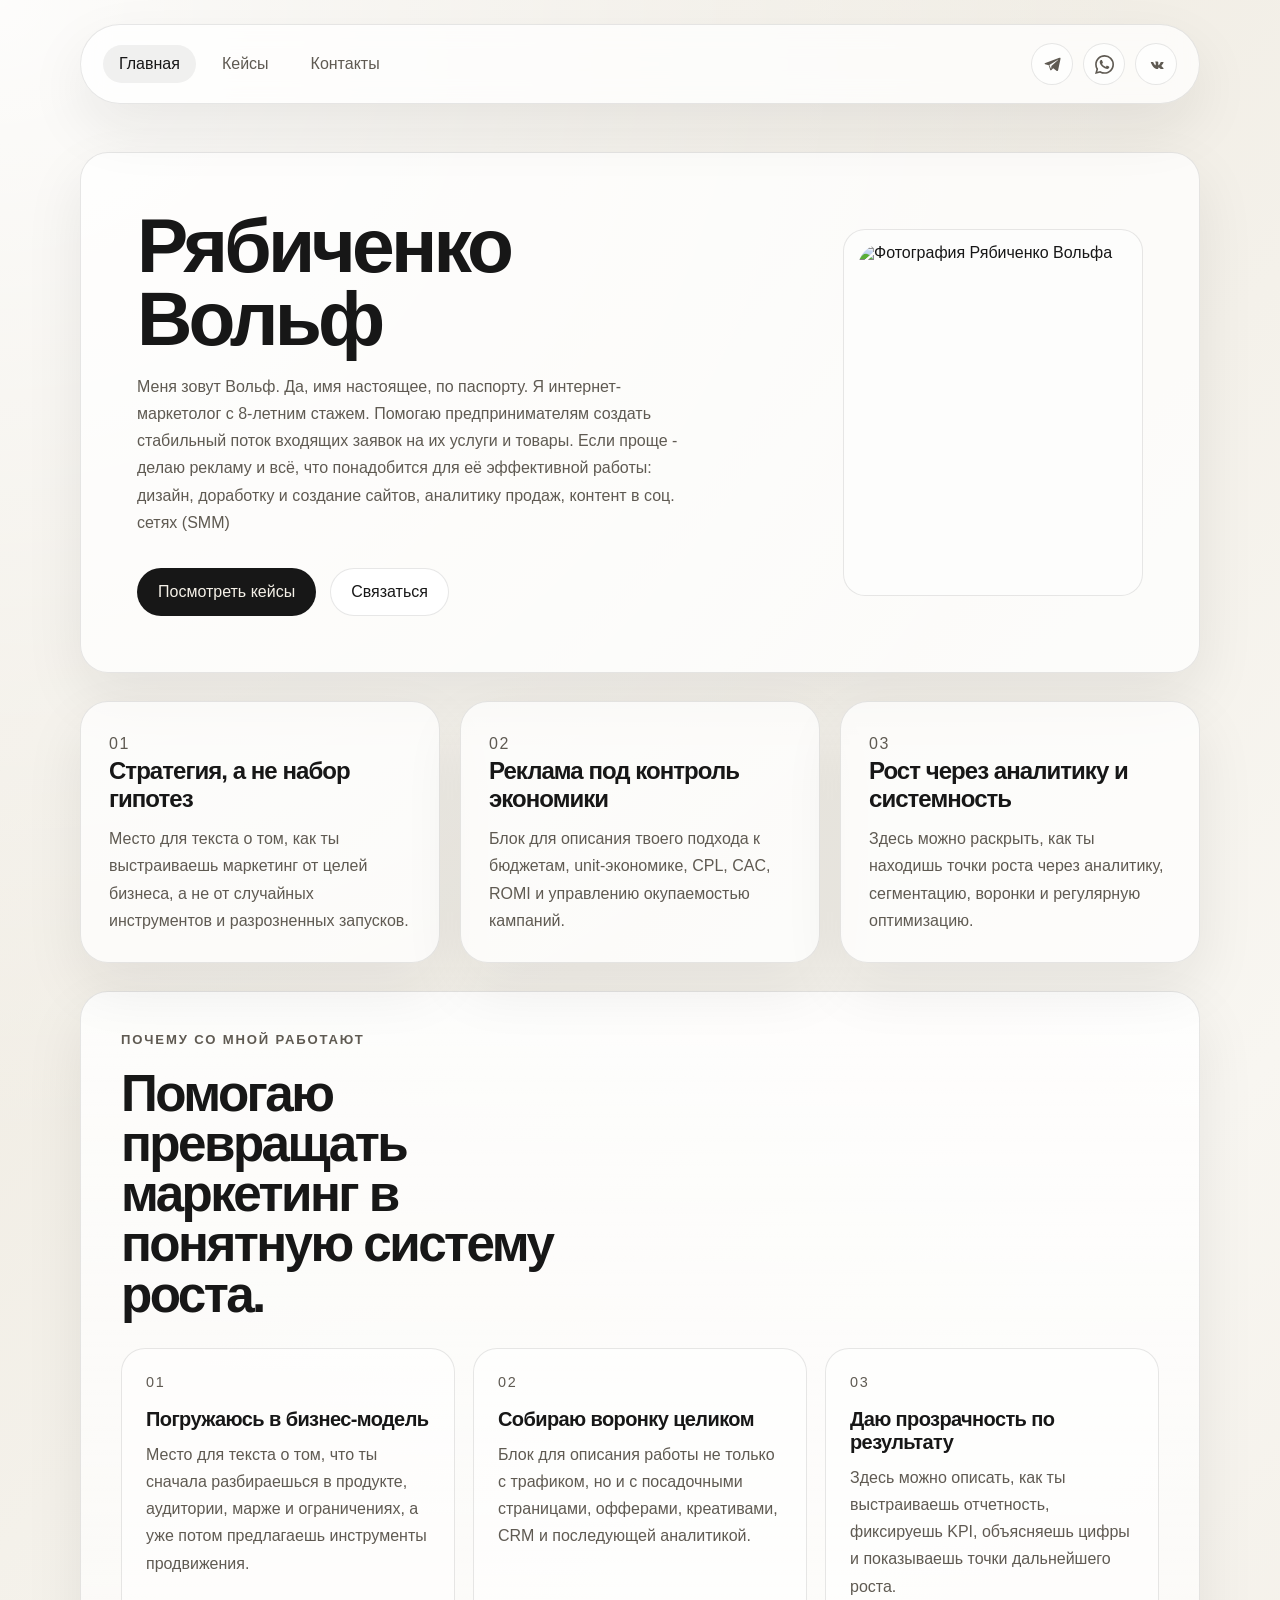
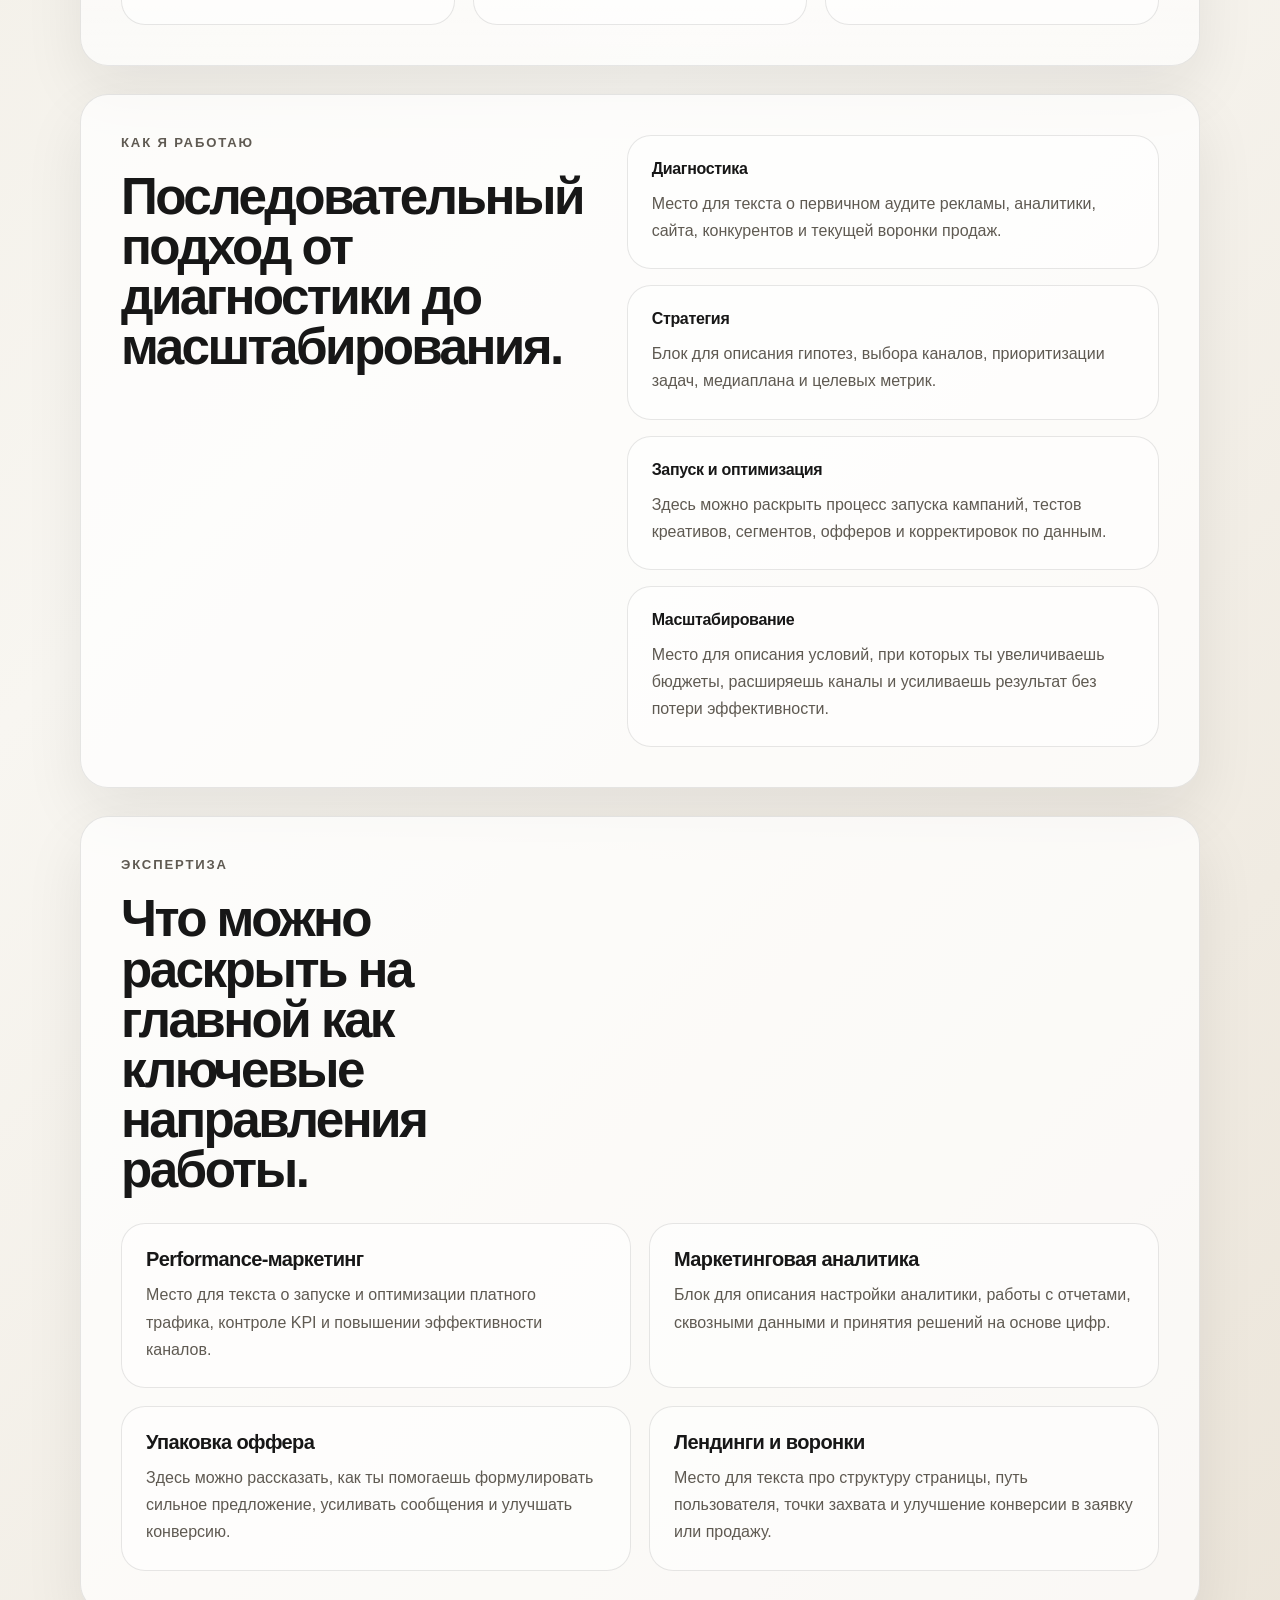
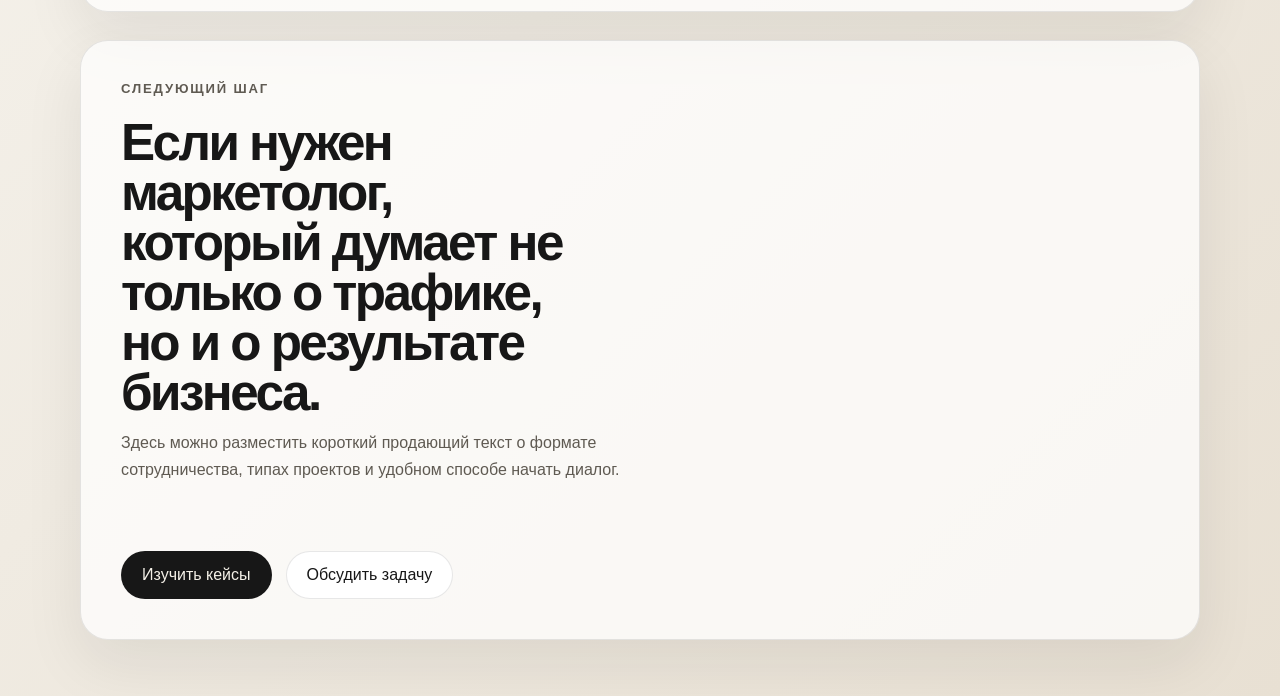
==== index.html @ 0ad1f4a1 "portfolio 12/03/26" ====
<!DOCTYPE html>
<html lang="ru">
<head>
  <meta charset="UTF-8">
  <meta name="viewport" content="width=device-width, initial-scale=1.0">
  <title>Портфолио | Главная</title>
  <link rel="stylesheet" href="styles.css">
</head>
<body>
  <div class="page-shell">
    <header class="site-header">
      <nav class="site-nav" aria-label="Основная навигация">
        <a class="is-active" href="index.html">Главная</a>
        <a href="cases.html">Кейсы</a>
        <a href="contacts.html">Контакты</a>
      </nav>
      <div class="social-nav" aria-label="Ссылки на мессенджеры и соцсети">
        <a class="social-link" href="https://t.me/Volfgang_pro" target="_blank" rel="noopener noreferrer" aria-label="Telegram">
          <svg viewBox="0 0 24 24" aria-hidden="true">
            <path d="M20.67 3.33 2.96 10.16c-1.21.49-1.2 1.17-.22 1.47l4.54 1.42 1.75 5.46c.21.58.11.81.71.81.46 0 .66-.21.92-.46l2.2-2.14 4.57 3.37c.84.46 1.44.22 1.65-.78l3.01-14.2c.31-1.23-.47-1.79-1.42-1.36Zm-12.67 9.4 10.37-6.55c.52-.31 1-.14.61.21l-8.39 7.58-.33 3.63-2.26-4.87Z"/>
          </svg>
        </a>
        <a class="social-link" href="https://wa.me/message/RYBXEU4D4BYJB1" target="_blank" rel="noopener noreferrer" aria-label="WhatsApp">
          <svg viewBox="0 0 24 24" aria-hidden="true">
            <path d="M20.52 3.48A11.86 11.86 0 0 0 12.07 0C5.5 0 .15 5.35.15 11.92c0 2.1.55 4.16 1.59 5.97L0 24l6.27-1.65a11.88 11.88 0 0 0 5.8 1.48h.01c6.57 0 11.92-5.35 11.92-11.92 0-3.18-1.24-6.16-3.48-8.43ZM12.08 21.8h-.01a9.84 9.84 0 0 1-5.02-1.38l-.36-.21-3.72.98 1-3.63-.24-.37a9.83 9.83 0 0 1-1.51-5.27c0-5.43 4.42-9.85 9.86-9.85 2.63 0 5.1 1.03 6.96 2.89a9.79 9.79 0 0 1 2.89 6.97c0 5.43-4.42 9.85-9.85 9.85Zm5.4-7.38c-.3-.15-1.77-.87-2.04-.97-.27-.1-.47-.15-.67.15s-.77.96-.95 1.16c-.17.2-.35.22-.65.08-.3-.15-1.27-.47-2.42-1.5-.9-.8-1.5-1.8-1.67-2.1-.18-.3-.02-.46.13-.61.13-.13.3-.35.45-.52.15-.18.2-.3.3-.5.1-.2.05-.37-.02-.52-.08-.15-.67-1.62-.92-2.22-.24-.58-.49-.5-.67-.51h-.57c-.2 0-.52.08-.8.37-.27.3-1.04 1.02-1.04 2.5 0 1.47 1.07 2.9 1.22 3.1.15.2 2.1 3.2 5.1 4.49.71.31 1.27.5 1.7.64.71.23 1.35.2 1.86.12.57-.09 1.77-.72 2.02-1.41.25-.7.25-1.3.17-1.42-.07-.13-.27-.2-.57-.35Z"/>
          </svg>
        </a>
        <a class="social-link social-link-vk" href="https://vk.ru/volfgang_pro" target="_blank" rel="noopener noreferrer" aria-label="VK">
          <svg viewBox="0 0 24 24" aria-hidden="true">
            <path d="M12.79 17.56h1.03s.31-.03.47-.17c.15-.13.14-.37.14-.37s-.02-1.13.5-1.29c.52-.17 1.19 1.09 1.89 1.57.53.36.93.28.93.28l1.86-.03s.97-.06.51-.82c-.04-.06-.27-.58-1.4-1.63-1.18-1.09-1.02-.92.4-2.81.87-1.15 1.22-1.85 1.11-2.15-.1-.29-.7-.21-.7-.21l-2.09.01s-.15-.02-.26.04c-.11.06-.18.2-.18.2s-.33.87-.77 1.61c-.93 1.56-1.3 1.64-1.46 1.54-.37-.24-.27-.96-.27-1.47 0-1.59.24-2.25-.47-2.42-.24-.06-.42-.1-1.03-.11-.78-.01-1.44 0-1.81.18-.24.12-.43.38-.32.4.14.02.47.09.64.33.22.31.21 1 .21 1s.12 1.87-.28 2.1c-.27.16-.65-.16-1.46-1.57-.42-.73-.74-1.54-.74-1.54s-.06-.13-.17-.2a.94.94 0 0 0-.32-.11l-1.98.01s-.3.01-.41.14c-.1.12-.01.38-.01.38s1.55 3.63 3.31 5.46c1.62 1.68 3.46 1.57 3.46 1.57Z"/>
          </svg>
        </a>
      </div>
    </header>

    <main>
      <section class="hero">
        <div class="hero-layout">
          <div class="hero-copy">
            <h1>Рябиченко Вольф</h1>
            <p class="hero-text">
              Меня зовут Вольф. Да, имя настоящее, по паспорту. Я интернет-маркетолог с 8-летним стажем. Помогаю предпринимателям создать стабильный поток входящих заявок на их услуги и товары. Если проще - делаю рекламу и всё, что понадобится для её эффективной работы: дизайн, доработку и создание сайтов, аналитику продаж, контент в соц. сетях (SMM)
            </p>
            <div class="hero-actions">
              <a class="button button-primary" href="cases.html">Посмотреть кейсы</a>
              <a class="button" href="contacts.html">Связаться</a>
            </div>
          </div>

          <figure class="hero-photo-card">
            <img
              class="hero-photo"
              src="https://img4.teletype.in/files/3d/ac/3dacd7f2-7529-4fa8-a8dd-8e3a0d00f459.jpeg"
              alt="Фотография Рябиченко Вольфа"
            >
          </figure>
        </div>
      </section>

      <section class="section-grid">
        <article class="card">
          <p class="card-index">01</p>
          <h2>Стратегия, а не набор гипотез</h2>
          <p>Место для текста о том, как ты выстраиваешь маркетинг от целей бизнеса, а не от случайных инструментов и разрозненных запусков.</p>
        </article>
        <article class="card">
          <p class="card-index">02</p>
          <h2>Реклама под контроль экономики</h2>
          <p>Блок для описания твоего подхода к бюджетам, unit-экономике, CPL, CAC, ROMI и управлению окупаемостью кампаний.</p>
        </article>
        <article class="card">
          <p class="card-index">03</p>
          <h2>Рост через аналитику и системность</h2>
          <p>Здесь можно раскрыть, как ты находишь точки роста через аналитику, сегментацию, воронки и регулярную оптимизацию.</p>
        </article>
      </section>

      <section class="content-section content-section-accent">
        <div class="section-heading">
          <p class="eyebrow">Почему со мной работают</p>
          <h2>Помогаю превращать маркетинг в понятную систему роста.</h2>
        </div>
        <div class="highlight-grid">
          <article class="highlight-card">
            <span class="highlight-number">01</span>
            <h3>Погружаюсь в бизнес-модель</h3>
            <p>Место для текста о том, что ты сначала разбираешься в продукте, аудитории, марже и ограничениях, а уже потом предлагаешь инструменты продвижения.</p>
          </article>
          <article class="highlight-card">
            <span class="highlight-number">02</span>
            <h3>Собираю воронку целиком</h3>
            <p>Блок для описания работы не только с трафиком, но и с посадочными страницами, офферами, креативами, CRM и последующей аналитикой.</p>
          </article>
          <article class="highlight-card">
            <span class="highlight-number">03</span>
            <h3>Даю прозрачность по результату</h3>
            <p>Здесь можно описать, как ты выстраиваешь отчетность, фиксируешь KPI, объясняешь цифры и показываешь точки дальнейшего роста.</p>
          </article>
        </div>
      </section>

      <section class="content-section split-section">
        <div class="section-heading">
          <p class="eyebrow">Как я работаю</p>
          <h2>Последовательный подход от диагностики до масштабирования.</h2>
        </div>
        <div class="process-list">
          <article class="process-item">
            <span>Диагностика</span>
            <p>Место для текста о первичном аудите рекламы, аналитики, сайта, конкурентов и текущей воронки продаж.</p>
          </article>
          <article class="process-item">
            <span>Стратегия</span>
            <p>Блок для описания гипотез, выбора каналов, приоритизации задач, медиаплана и целевых метрик.</p>
          </article>
          <article class="process-item">
            <span>Запуск и оптимизация</span>
            <p>Здесь можно раскрыть процесс запуска кампаний, тестов креативов, сегментов, офферов и корректировок по данным.</p>
          </article>
          <article class="process-item">
            <span>Масштабирование</span>
            <p>Место для описания условий, при которых ты увеличиваешь бюджеты, расширяешь каналы и усиливаешь результат без потери эффективности.</p>
          </article>
        </div>
      </section>

      <section class="content-section">
        <div class="section-heading">
          <p class="eyebrow">Экспертиза</p>
          <h2>Что можно раскрыть на главной как ключевые направления работы.</h2>
        </div>
        <div class="expertise-grid">
          <article class="expertise-card">
            <h3>Performance-маркетинг</h3>
            <p>Место для текста о запуске и оптимизации платного трафика, контроле KPI и повышении эффективности каналов.</p>
          </article>
          <article class="expertise-card">
            <h3>Маркетинговая аналитика</h3>
            <p>Блок для описания настройки аналитики, работы с отчетами, сквозными данными и принятия решений на основе цифр.</p>
          </article>
          <article class="expertise-card">
            <h3>Упаковка оффера</h3>
            <p>Здесь можно рассказать, как ты помогаешь формулировать сильное предложение, усиливать сообщения и улучшать конверсию.</p>
          </article>
          <article class="expertise-card">
            <h3>Лендинги и воронки</h3>
            <p>Место для текста про структуру страницы, путь пользователя, точки захвата и улучшение конверсии в заявку или продажу.</p>
          </article>
        </div>
      </section>

      <section class="content-section final-cta">
        <div class="section-heading">
          <p class="eyebrow">Следующий шаг</p>
          <h2>Если нужен маркетолог, который думает не только о трафике, но и о результате бизнеса.</h2>
          <p class="section-text">Здесь можно разместить короткий продающий текст о формате сотрудничества, типах проектов и удобном способе начать диалог.</p>
        </div>
        <div class="hero-actions">
          <a class="button button-primary" href="cases.html">Изучить кейсы</a>
          <a class="button" href="contacts.html">Обсудить задачу</a>
        </div>
      </section>
    </main>
  </div>
</body>
</html>
---- styles.css ----
:root {
  --bg: #f4f1ea;
  --surface: rgba(255, 255, 255, 0.72);
  --surface-strong: #ffffff;
  --text: #171717;
  --muted: #5f5a52;
  --line: rgba(23, 23, 23, 0.1);
  --accent: #171717;
  --shadow: 0 24px 60px rgba(23, 23, 23, 0.08);
  --radius: 28px;
}

* {
  box-sizing: border-box;
}

html {
  scroll-behavior: smooth;
}

body {
  margin: 0;
  min-height: 100vh;
  font-family: "Avenir Next", "Segoe UI", sans-serif;
  color: var(--text);
  background:
    radial-gradient(circle at top left, rgba(255, 255, 255, 0.9), transparent 28%),
    linear-gradient(135deg, #ece7dc 0%, #f8f6f1 45%, #e8e0d3 100%);
}

a {
  color: inherit;
  text-decoration: none;
}

.page-shell {
  width: min(1120px, calc(100% - 32px));
  margin: 0 auto;
  padding: 24px 0 56px;
}

.site-header {
  display: flex;
  align-items: center;
  justify-content: space-between;
  gap: 24px;
  padding: 18px 22px;
  margin-bottom: 48px;
  background: var(--surface);
  border: 1px solid var(--line);
  border-radius: 999px;
  backdrop-filter: blur(14px);
  box-shadow: var(--shadow);
}

.brand {
  font-size: 1.1rem;
  font-weight: 800;
  letter-spacing: 0.08em;
  text-transform: uppercase;
}

.site-nav {
  display: flex;
  flex-wrap: wrap;
  gap: 10px;
}

.site-nav a {
  padding: 10px 16px;
  color: var(--muted);
  border-radius: 999px;
  transition: background-color 0.2s ease, color 0.2s ease;
}

.site-nav a:hover,
.site-nav a.is-active {
  color: var(--accent);
  background: rgba(23, 23, 23, 0.06);
}

.social-nav {
  display: flex;
  align-items: center;
  gap: 10px;
}

.social-link {
  display: inline-flex;
  align-items: center;
  justify-content: center;
  width: 42px;
  height: 42px;
  color: var(--muted);
  background: rgba(255, 255, 255, 0.68);
  border: 1px solid var(--line);
  border-radius: 999px;
  transition: transform 0.2s ease, background-color 0.2s ease, color 0.2s ease;
}

.social-link:hover {
  color: var(--accent);
  background: rgba(23, 23, 23, 0.06);
  transform: translateY(-1px);
}

.social-link svg {
  width: 19px;
  height: 19px;
  fill: currentColor;
}

.social-link-vk svg {
  width: 22px;
  height: 22px;
}

.hero,
.page-intro {
  padding: 56px;
  margin-bottom: 28px;
  background: var(--surface);
  border: 1px solid var(--line);
  border-radius: var(--radius);
  box-shadow: var(--shadow);
}

.hero-layout {
  display: grid;
  grid-template-columns: minmax(0, 1.5fr) 300px;
  gap: 32px;
  align-items: center;
}

.hero-copy {
  min-width: 0;
}

.hero-photo-card {
  margin: 0;
  padding: 14px;
  background: rgba(255, 255, 255, 0.48);
  border: 1px solid var(--line);
  border-radius: calc(var(--radius) - 6px);
}

.hero-photo {
  display: block;
  width: 100%;
  aspect-ratio: 4 / 5;
  object-fit: cover;
  border-radius: 24px;
}

.eyebrow {
  margin: 0 0 12px;
  color: var(--muted);
  font-size: 0.82rem;
  font-weight: 700;
  letter-spacing: 0.14em;
  text-transform: uppercase;
}

h1,
h2,
h3,
h4,
p {
  margin-top: 0;
}

h1 {
  max-width: 12ch;
  margin-bottom: 18px;
  font-size: clamp(2.5rem, 6vw, 5.4rem);
  line-height: 0.95;
  letter-spacing: -0.05em;
}

.hero-text,
.page-intro p:last-child,
.card p,
.case-card p,
.contact-card p {
  max-width: 62ch;
  margin-bottom: 0;
  color: var(--muted);
  font-size: 1rem;
  line-height: 1.7;
}

.hero-actions {
  display: flex;
  flex-wrap: wrap;
  gap: 14px;
  margin-top: 32px;
}

.button {
  display: inline-flex;
  align-items: center;
  justify-content: center;
  min-height: 48px;
  padding: 0 20px;
  border: 1px solid var(--line);
  border-radius: 999px;
  background: var(--surface-strong);
}

.button-primary {
  color: #f5f1e8;
  background: var(--accent);
}

.section-grid,
.contacts-layout {
  display: grid;
  grid-template-columns: repeat(3, minmax(0, 1fr));
  gap: 20px;
}

.card,
.contact-card,
.case-card {
  padding: 28px;
  background: var(--surface);
  border: 1px solid var(--line);
  border-radius: var(--radius);
  box-shadow: var(--shadow);
}

.card-index {
  margin-bottom: 24px;
  color: var(--muted);
  font-size: 0.9rem;
  letter-spacing: 0.1em;
}

.card h2,
.case-card h2,
.contact-card h2 {
  margin-bottom: 12px;
  font-size: 1.5rem;
  letter-spacing: -0.04em;
}

.content-section {
  padding: 40px;
  margin-top: 28px;
  background: var(--surface);
  border: 1px solid var(--line);
  border-radius: var(--radius);
  box-shadow: var(--shadow);
}

.content-section-accent {
  background: linear-gradient(180deg, rgba(255, 255, 255, 0.84), rgba(255, 255, 255, 0.62));
}

.section-heading {
  display: grid;
  gap: 10px;
  margin-bottom: 28px;
}

.section-heading h2 {
  max-width: 16ch;
  margin-bottom: 0;
  font-size: clamp(2rem, 4vw, 3.2rem);
  line-height: 0.98;
  letter-spacing: -0.05em;
}

.section-text {
  max-width: 62ch;
  margin-bottom: 0;
  color: var(--muted);
  line-height: 1.7;
}

.highlight-grid,
.expertise-grid {
  display: grid;
  grid-template-columns: repeat(3, minmax(0, 1fr));
  gap: 18px;
}

.highlight-card,
.expertise-card,
.process-item {
  padding: 24px;
  background: rgba(255, 255, 255, 0.5);
  border: 1px solid var(--line);
  border-radius: 24px;
}

.highlight-number {
  display: inline-flex;
  margin-bottom: 18px;
  color: var(--muted);
  font-size: 0.9rem;
  letter-spacing: 0.12em;
}

.highlight-card h3,
.expertise-card h3 {
  margin-bottom: 10px;
  font-size: 1.25rem;
  letter-spacing: -0.03em;
}

.highlight-card p,
.expertise-card p,
.process-item p {
  margin-bottom: 0;
  color: var(--muted);
  line-height: 1.7;
}

.split-section {
  display: grid;
  grid-template-columns: minmax(0, 0.95fr) minmax(0, 1.05fr);
  gap: 24px;
  align-items: start;
}

.process-list {
  display: grid;
  gap: 16px;
}

.process-item span {
  display: inline-block;
  margin-bottom: 12px;
  font-weight: 700;
  letter-spacing: -0.02em;
}

.expertise-grid {
  grid-template-columns: repeat(2, minmax(0, 1fr));
}

.final-cta {
  display: grid;
  gap: 8px;
}

.cases-list {
  display: grid;
  gap: 20px;
}

.case-card {
  padding: 34px;
}

.cases-overview {
  display: grid;
  grid-template-columns: repeat(3, minmax(0, 1fr));
  gap: 20px;
  margin-bottom: 20px;
}

.overview-card {
  padding: 24px 26px;
  background: rgba(255, 255, 255, 0.56);
  border: 1px solid var(--line);
  border-radius: 24px;
  box-shadow: var(--shadow);
}

.overview-card p {
  margin-bottom: 0;
  color: var(--muted);
  line-height: 1.6;
}

.overview-number {
  display: block;
  margin-bottom: 12px;
  font-size: 1.4rem;
  font-weight: 800;
  letter-spacing: -0.04em;
}

.case-card-detailed {
  display: grid;
  gap: 24px;
}

.case-media-grid {
  display: grid;
  gap: 16px;
  align-items: start;
}

.case-media-grid-double {
  grid-template-columns: repeat(2, minmax(0, 1fr));
}

.case-media-card {
  margin: 0;
  overflow: hidden;
  background: rgba(255, 255, 255, 0.58);
  border: 1px solid var(--line);
  border-radius: 24px;
  box-shadow: var(--shadow);
  justify-self: start;
}

.case-media-trigger {
  display: block;
  width: 100%;
  padding: 0;
  border: 0;
  background: transparent;
  cursor: zoom-in;
}

.case-media-card-wide {
  max-width: 760px;
}

.case-media-image {
  display: block;
  width: 100%;
  height: 280px;
  object-fit: cover;
  object-position: center;
}

.case-media-grid-double .case-media-image {
  height: 240px;
}

.lightbox-open {
  overflow: hidden;
}

.lightbox {
  position: fixed;
  inset: 0;
  z-index: 1000;
  display: grid;
  place-items: center;
  padding: 24px;
  background: rgba(23, 23, 23, 0.72);
  backdrop-filter: blur(6px);
}

.lightbox[hidden] {
  display: none;
}

.lightbox-dialog {
  position: relative;
  max-width: min(92vw, 1080px);
  max-height: 88vh;
  padding: 10px;
  background: rgba(255, 255, 255, 0.12);
  border: 1px solid rgba(255, 255, 255, 0.18);
  border-radius: 28px;
  box-shadow: 0 30px 80px rgba(0, 0, 0, 0.28);
}

.lightbox-close {
  position: absolute;
  top: 12px;
  right: 12px;
  width: 40px;
  height: 40px;
  border: 0;
  border-radius: 999px;
  background: rgba(23, 23, 23, 0.72);
  color: #ffffff;
  font-size: 1.5rem;
  line-height: 1;
  cursor: pointer;
}

.lightbox-image {
  display: block;
  max-width: 100%;
  max-height: calc(88vh - 20px);
  border-radius: 20px;
}

.case-lead {
  max-width: 70ch;
  margin-bottom: 0;
  color: var(--text);
  font-size: 1.08rem;
  line-height: 1.7;
}

.case-stats {
  display: grid;
  grid-template-columns: repeat(4, minmax(0, 1fr));
  gap: 14px;
}

.case-stat {
  padding: 18px;
  background: rgba(255, 255, 255, 0.54);
  border: 1px solid var(--line);
  border-radius: 20px;
}

.case-stat strong {
  display: block;
  margin-bottom: 8px;
  font-size: 1.4rem;
  letter-spacing: -0.04em;
}

.case-stat span {
  color: var(--muted);
  line-height: 1.5;
}

.case-detail-grid {
  display: grid;
  grid-template-columns: repeat(3, minmax(0, 1fr));
  gap: 16px;
}

.case-detail {
  padding: 22px;
  background: rgba(255, 255, 255, 0.42);
  border: 1px solid var(--line);
  border-radius: 22px;
}

.case-detail h3 {
  margin-bottom: 12px;
  font-size: 1.05rem;
  letter-spacing: -0.03em;
}

.case-detail p {
  margin-bottom: 0;
  color: var(--muted);
  line-height: 1.7;
}

.case-points {
  margin: 0;
  padding-left: 18px;
  color: var(--muted);
}

.case-points li + li {
  margin-top: 10px;
}

.inline-link {
  text-decoration: underline;
  text-underline-offset: 0.18em;
}

.case-meta {
  display: flex;
  justify-content: space-between;
  gap: 16px;
  margin-bottom: 48px;
  color: var(--muted);
  font-size: 0.92rem;
}

.contact-card a {
  color: var(--muted);
}

.contact-card a:hover {
  color: var(--accent);
}

@media (max-width: 800px) {
  .site-header {
    flex-direction: column;
    align-items: flex-start;
    border-radius: 28px;
  }

  .social-nav {
    width: 100%;
  }

  .hero,
  .page-intro,
  .content-section {
    padding: 36px 24px;
  }

  .hero-layout {
    grid-template-columns: 1fr;
  }

  .hero-photo-card {
    max-width: 320px;
  }

  .split-section,
  .highlight-grid,
  .expertise-grid,
  .cases-overview,
  .case-detail-grid,
  .case-stats,
  .case-media-grid-double {
    grid-template-columns: 1fr;
  }

  .case-media-card,
  .case-media-card-wide {
    max-width: 100%;
  }

  .case-media-image,
  .case-media-grid-double .case-media-image {
    height: 220px;
  }

  .section-grid,
  .contacts-layout {
    grid-template-columns: 1fr;
  }
}

@media (max-width: 540px) {
  .page-shell {
    width: min(100% - 20px, 1120px);
  }

  .site-nav {
    width: 100%;
  }

  .site-nav a {
    flex: 1 1 auto;
    text-align: center;
  }

  .case-meta {
    flex-direction: column;
    margin-bottom: 24px;
  }
}
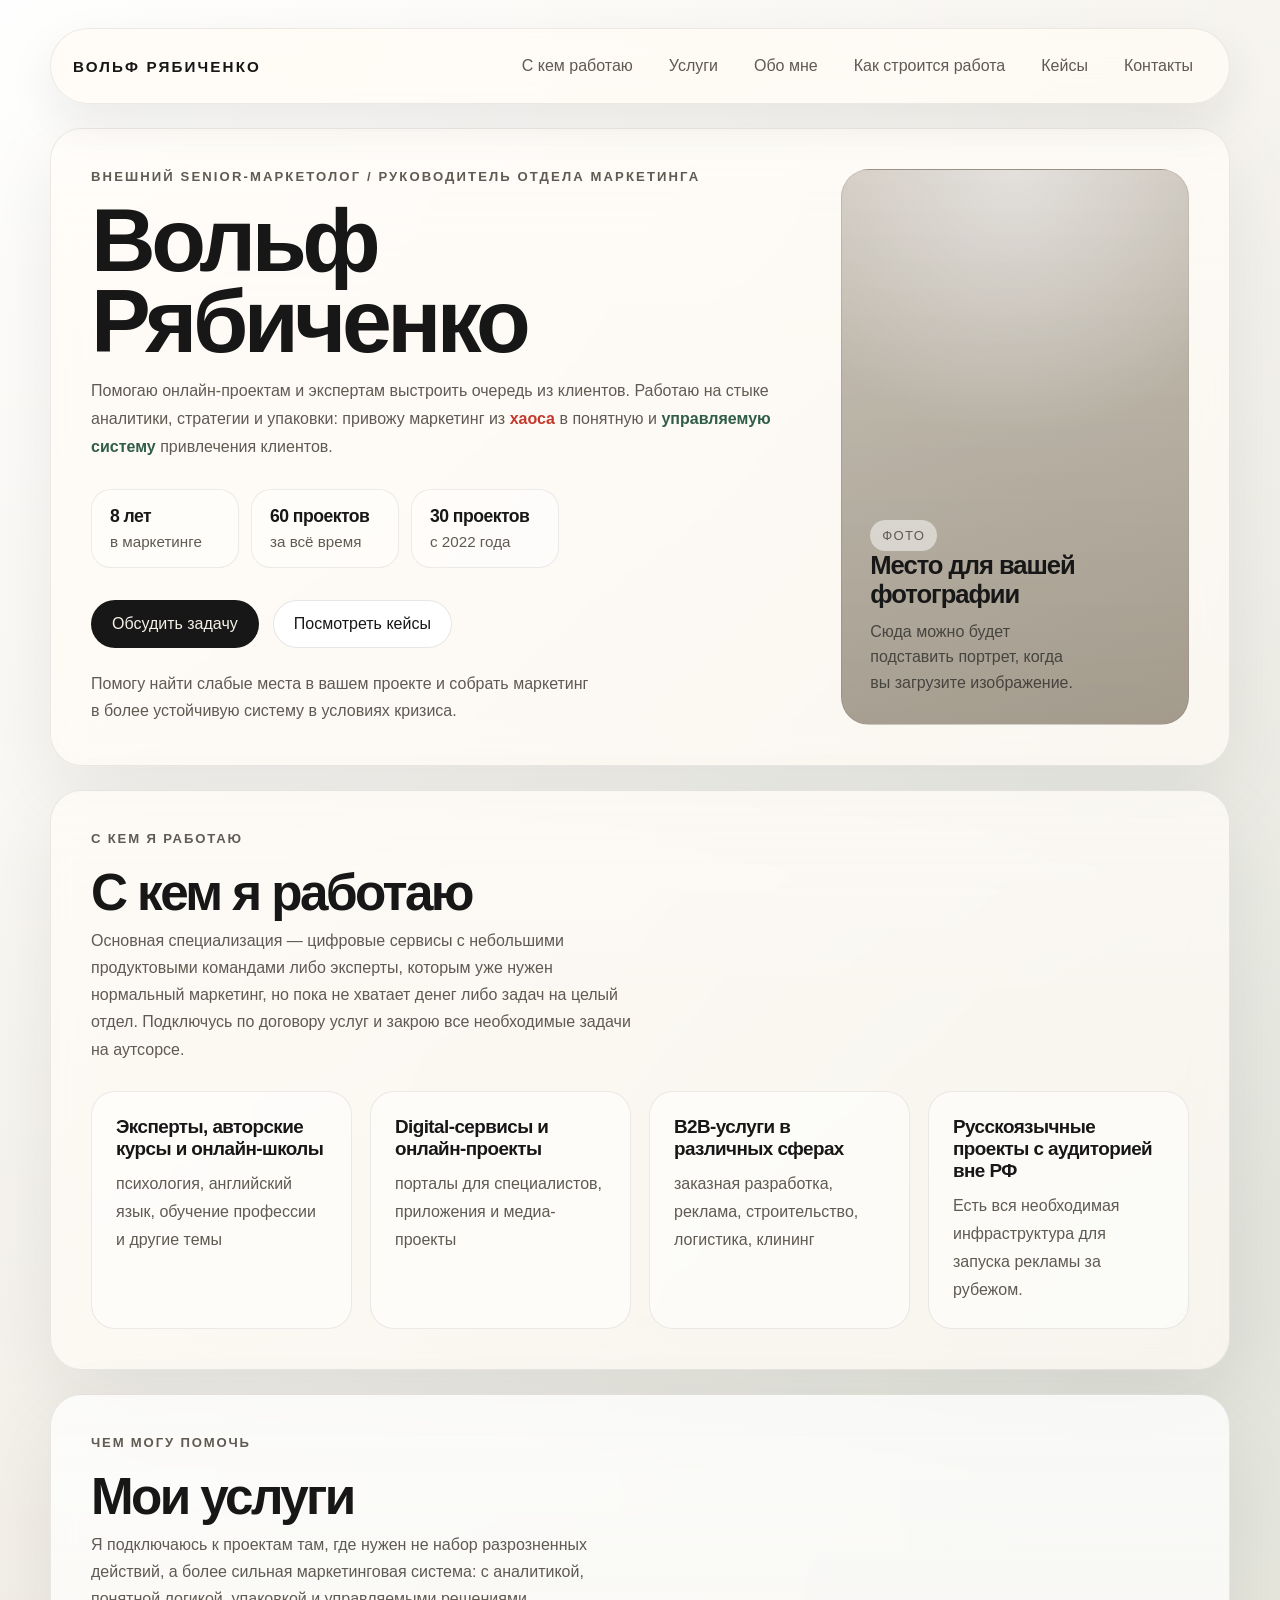
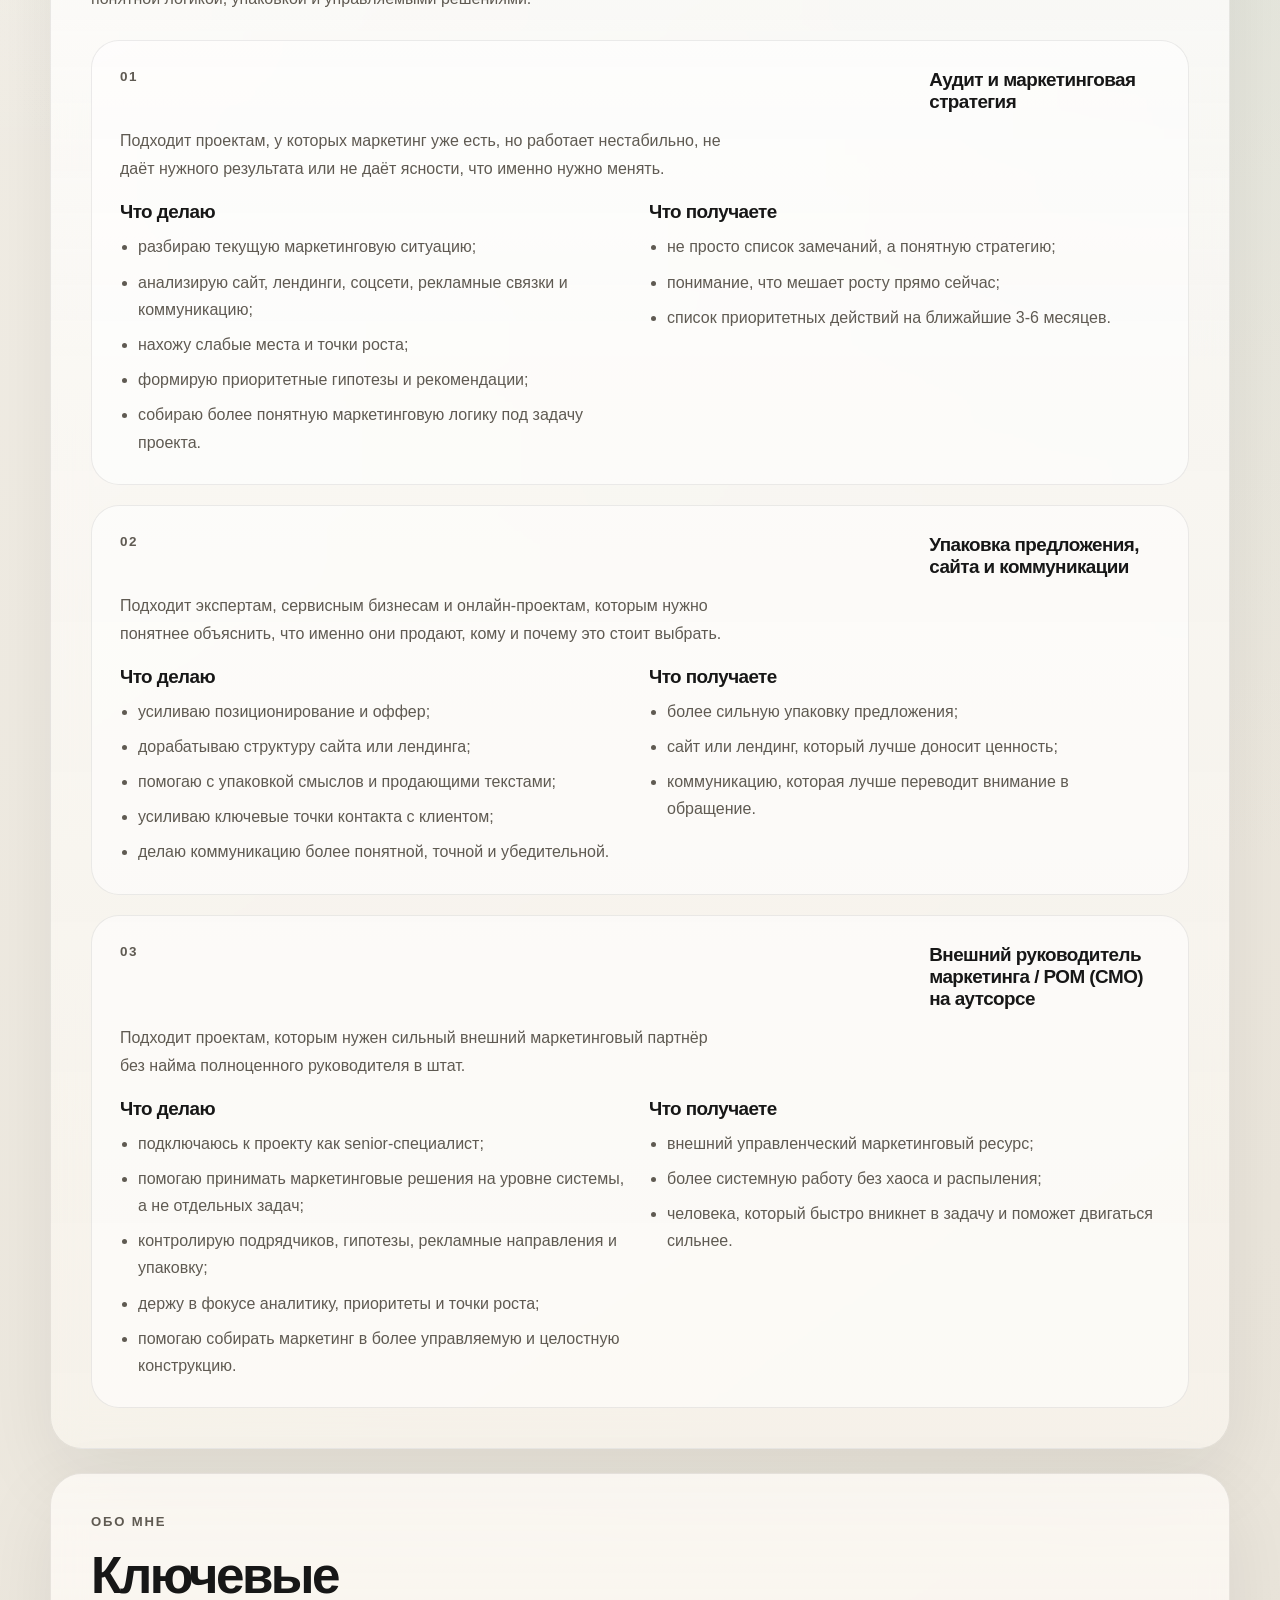
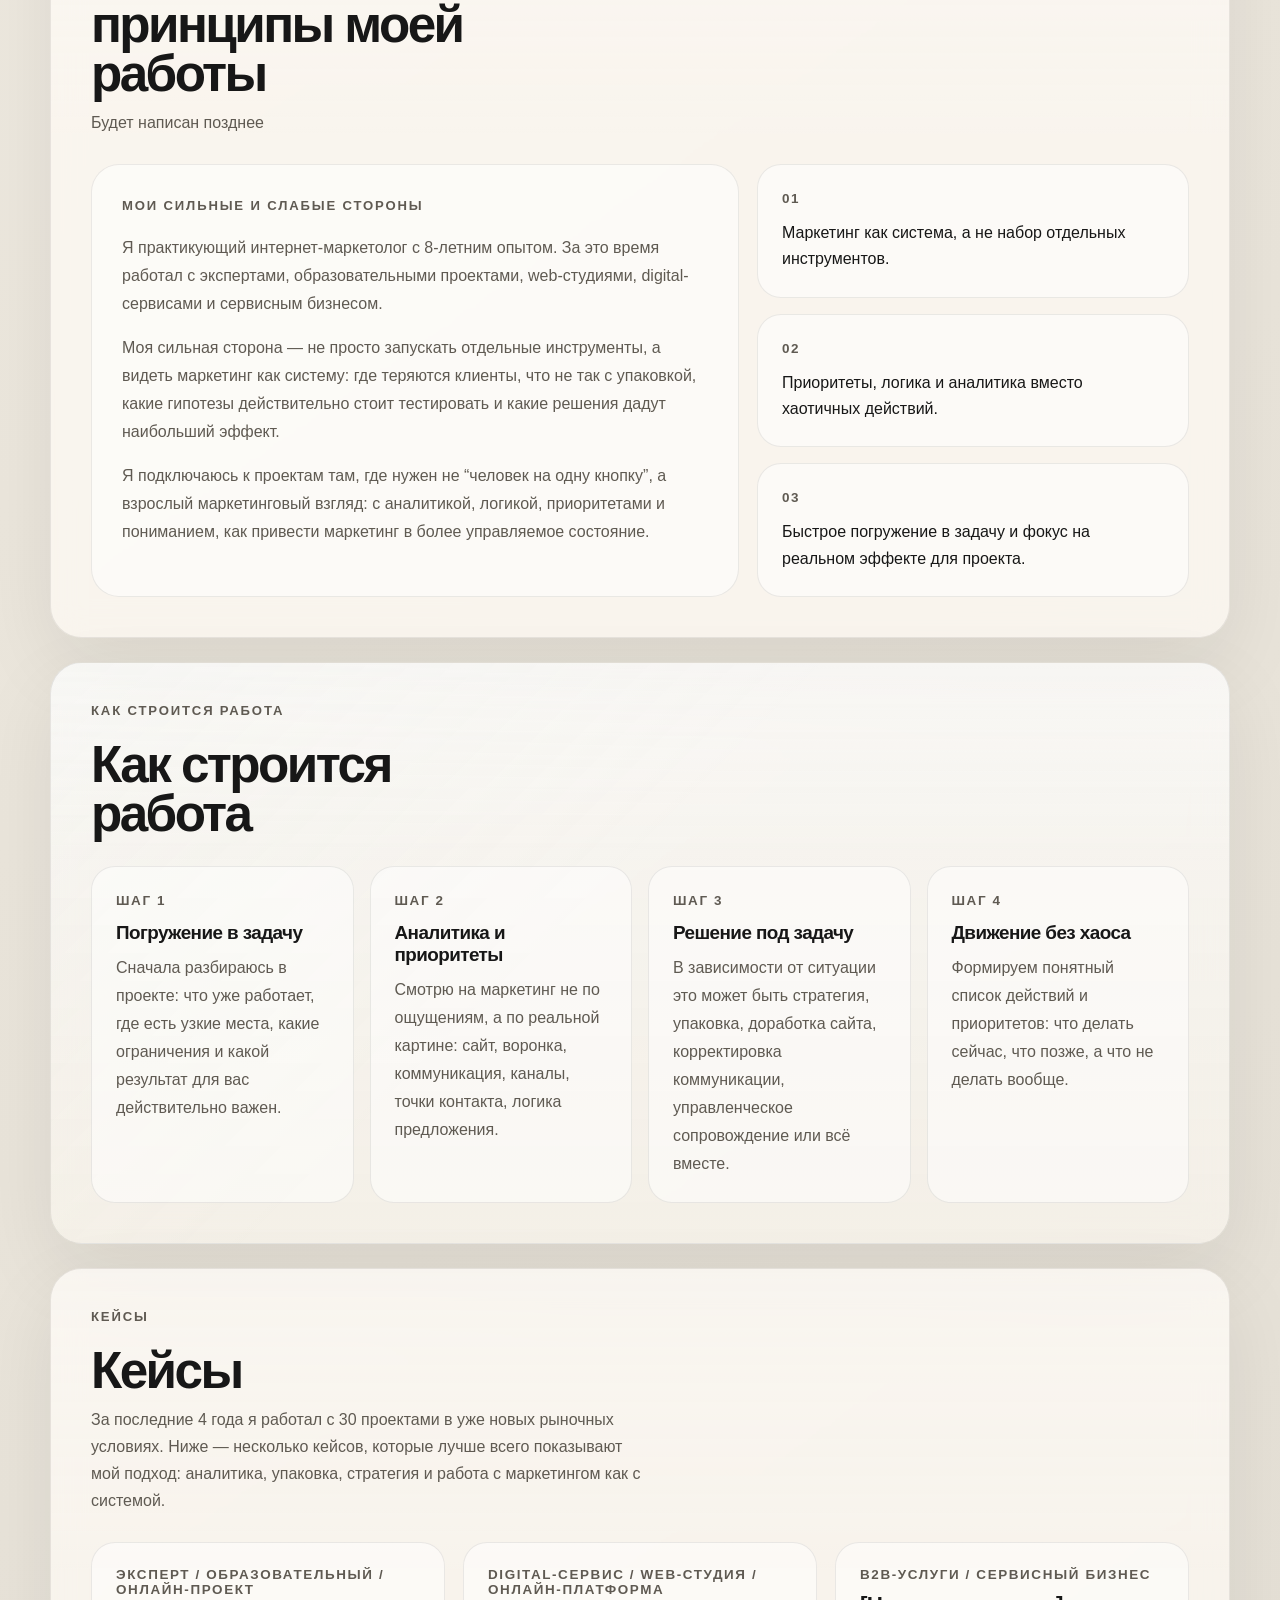
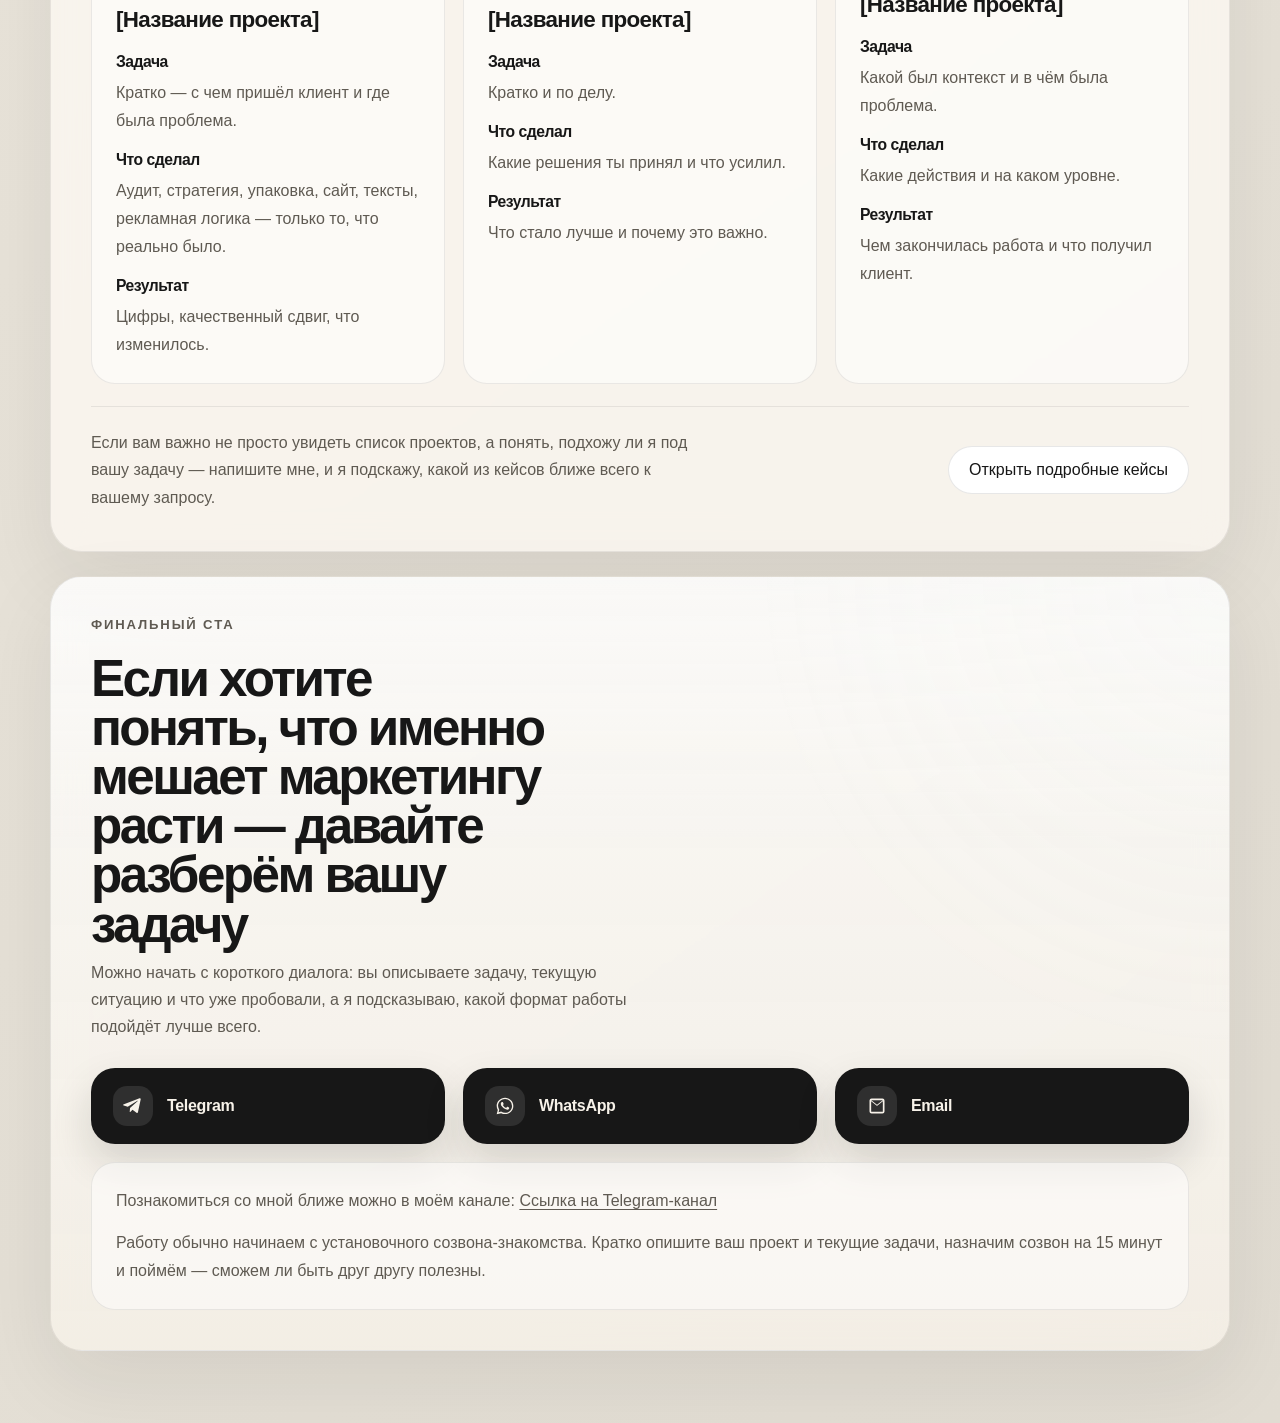
==== commit c0c367f9: "ver 24.03.26" ====
--- a/index.html
+++ b/index.html
@@ -3,161 +3,385 @@
 <head>
   <meta charset="UTF-8">
   <meta name="viewport" content="width=device-width, initial-scale=1.0">
-  <title>Портфолио | Главная</title>
+  <title>Вольф Рябиченко | Senior-маркетолог</title>
   <link rel="stylesheet" href="styles.css">
 </head>
-<body>
-  <div class="page-shell">
-    <header class="site-header">
-      <nav class="site-nav" aria-label="Основная навигация">
-        <a class="is-active" href="index.html">Главная</a>
-        <a href="cases.html">Кейсы</a>
-        <a href="contacts.html">Контакты</a>
+<body class="home-page">
+  <div class="page-shell landing-shell">
+    <header class="landing-header">
+      <a class="landing-brand" href="#top" aria-label="На главную">Вольф Рябиченко</a>
+      <nav class="landing-nav" aria-label="Навигация по разделам">
+        <a href="#clients">С кем работаю</a>
+        <a href="#services">Услуги</a>
+        <a href="#about">Обо мне</a>
+        <a href="#process">Как строится работа</a>
+        <a href="#cases">Кейсы</a>
+        <a href="#contacts">Контакты</a>
       </nav>
-      <div class="social-nav" aria-label="Ссылки на мессенджеры и соцсети">
-        <a class="social-link" href="https://t.me/Volfgang_pro" target="_blank" rel="noopener noreferrer" aria-label="Telegram">
-          <svg viewBox="0 0 24 24" aria-hidden="true">
-            <path d="M20.67 3.33 2.96 10.16c-1.21.49-1.2 1.17-.22 1.47l4.54 1.42 1.75 5.46c.21.58.11.81.71.81.46 0 .66-.21.92-.46l2.2-2.14 4.57 3.37c.84.46 1.44.22 1.65-.78l3.01-14.2c.31-1.23-.47-1.79-1.42-1.36Zm-12.67 9.4 10.37-6.55c.52-.31 1-.14.61.21l-8.39 7.58-.33 3.63-2.26-4.87Z"/>
-          </svg>
-        </a>
-        <a class="social-link" href="https://wa.me/message/RYBXEU4D4BYJB1" target="_blank" rel="noopener noreferrer" aria-label="WhatsApp">
-          <svg viewBox="0 0 24 24" aria-hidden="true">
-            <path d="M20.52 3.48A11.86 11.86 0 0 0 12.07 0C5.5 0 .15 5.35.15 11.92c0 2.1.55 4.16 1.59 5.97L0 24l6.27-1.65a11.88 11.88 0 0 0 5.8 1.48h.01c6.57 0 11.92-5.35 11.92-11.92 0-3.18-1.24-6.16-3.48-8.43ZM12.08 21.8h-.01a9.84 9.84 0 0 1-5.02-1.38l-.36-.21-3.72.98 1-3.63-.24-.37a9.83 9.83 0 0 1-1.51-5.27c0-5.43 4.42-9.85 9.86-9.85 2.63 0 5.1 1.03 6.96 2.89a9.79 9.79 0 0 1 2.89 6.97c0 5.43-4.42 9.85-9.85 9.85Zm5.4-7.38c-.3-.15-1.77-.87-2.04-.97-.27-.1-.47-.15-.67.15s-.77.96-.95 1.16c-.17.2-.35.22-.65.08-.3-.15-1.27-.47-2.42-1.5-.9-.8-1.5-1.8-1.67-2.1-.18-.3-.02-.46.13-.61.13-.13.3-.35.45-.52.15-.18.2-.3.3-.5.1-.2.05-.37-.02-.52-.08-.15-.67-1.62-.92-2.22-.24-.58-.49-.5-.67-.51h-.57c-.2 0-.52.08-.8.37-.27.3-1.04 1.02-1.04 2.5 0 1.47 1.07 2.9 1.22 3.1.15.2 2.1 3.2 5.1 4.49.71.31 1.27.5 1.7.64.71.23 1.35.2 1.86.12.57-.09 1.77-.72 2.02-1.41.25-.7.25-1.3.17-1.42-.07-.13-.27-.2-.57-.35Z"/>
-          </svg>
-        </a>
-        <a class="social-link social-link-vk" href="https://vk.ru/volfgang_pro" target="_blank" rel="noopener noreferrer" aria-label="VK">
-          <svg viewBox="0 0 24 24" aria-hidden="true">
-            <path d="M12.79 17.56h1.03s.31-.03.47-.17c.15-.13.14-.37.14-.37s-.02-1.13.5-1.29c.52-.17 1.19 1.09 1.89 1.57.53.36.93.28.93.28l1.86-.03s.97-.06.51-.82c-.04-.06-.27-.58-1.4-1.63-1.18-1.09-1.02-.92.4-2.81.87-1.15 1.22-1.85 1.11-2.15-.1-.29-.7-.21-.7-.21l-2.09.01s-.15-.02-.26.04c-.11.06-.18.2-.18.2s-.33.87-.77 1.61c-.93 1.56-1.3 1.64-1.46 1.54-.37-.24-.27-.96-.27-1.47 0-1.59.24-2.25-.47-2.42-.24-.06-.42-.1-1.03-.11-.78-.01-1.44 0-1.81.18-.24.12-.43.38-.32.4.14.02.47.09.64.33.22.31.21 1 .21 1s.12 1.87-.28 2.1c-.27.16-.65-.16-1.46-1.57-.42-.73-.74-1.54-.74-1.54s-.06-.13-.17-.2a.94.94 0 0 0-.32-.11l-1.98.01s-.3.01-.41.14c-.1.12-.01.38-.01.38s1.55 3.63 3.31 5.46c1.62 1.68 3.46 1.57 3.46 1.57Z"/>
-          </svg>
-        </a>
-      </div>
     </header>
 
-    <main>
-      <section class="hero">
-        <div class="hero-layout">
-          <div class="hero-copy">
-            <h1>Рябиченко Вольф</h1>
-            <p class="hero-text">
-              Меня зовут Вольф. Да, имя настоящее, по паспорту. Я интернет-маркетолог с 8-летним стажем. Помогаю предпринимателям создать стабильный поток входящих заявок на их услуги и товары. Если проще - делаю рекламу и всё, что понадобится для её эффективной работы: дизайн, доработку и создание сайтов, аналитику продаж, контент в соц. сетях (SMM)
-            </p>
-            <div class="hero-actions">
-              <a class="button button-primary" href="cases.html">Посмотреть кейсы</a>
-              <a class="button" href="contacts.html">Связаться</a>
+    <main id="top">
+      <section class="landing-hero" aria-labelledby="hero-title">
+        <div class="hero-copy-block">
+          <p class="landing-kicker">Внешний senior-маркетолог / руководитель отдела маркетинга</p>
+          <h1 id="hero-title">Вольф Рябиченко</h1>
+          <p class="hero-description">
+          Помогаю онлайн-проектам и экспертам выстроить очередь из клиентов. Работаю на стыке аналитики, стратегии и упаковки: привожу маркетинг из <span class="text-accent-chaos">хаоса</span> в понятную и <span class="text-accent-system">управляемую систему</span> привлечения клиентов.
+          </p>
+
+          <div class="hero-meta">
+            <div class="meta-chip">
+              <span class="meta-chip-value">8 лет</span>
+              <span class="meta-chip-label">в маркетинге</span>
+            </div>
+            <div class="meta-chip">
+              <span class="meta-chip-value">60 проектов</span>
+              <span class="meta-chip-label">за всё время</span>
+            </div>
+            <div class="meta-chip">
+              <span class="meta-chip-value">30 проектов</span>
+              <span class="meta-chip-label">с 2022 года</span>
             </div>
           </div>
 
-          <figure class="hero-photo-card">
-            <img
-              class="hero-photo"
-              src="https://img4.teletype.in/files/3d/ac/3dacd7f2-7529-4fa8-a8dd-8e3a0d00f459.jpeg"
-              alt="Фотография Рябиченко Вольфа"
-            >
-          </figure>
-        </div>
-      </section>
-
-      <section class="section-grid">
-        <article class="card">
-          <p class="card-index">01</p>
-          <h2>Стратегия, а не набор гипотез</h2>
-          <p>Место для текста о том, как ты выстраиваешь маркетинг от целей бизнеса, а не от случайных инструментов и разрозненных запусков.</p>
-        </article>
-        <article class="card">
-          <p class="card-index">02</p>
-          <h2>Реклама под контроль экономики</h2>
-          <p>Блок для описания твоего подхода к бюджетам, unit-экономике, CPL, CAC, ROMI и управлению окупаемостью кампаний.</p>
-        </article>
-        <article class="card">
-          <p class="card-index">03</p>
-          <h2>Рост через аналитику и системность</h2>
-          <p>Здесь можно раскрыть, как ты находишь точки роста через аналитику, сегментацию, воронки и регулярную оптимизацию.</p>
-        </article>
-      </section>
-
-      <section class="content-section content-section-accent">
-        <div class="section-heading">
-          <p class="eyebrow">Почему со мной работают</p>
-          <h2>Помогаю превращать маркетинг в понятную систему роста.</h2>
-        </div>
-        <div class="highlight-grid">
-          <article class="highlight-card">
-            <span class="highlight-number">01</span>
-            <h3>Погружаюсь в бизнес-модель</h3>
-            <p>Место для текста о том, что ты сначала разбираешься в продукте, аудитории, марже и ограничениях, а уже потом предлагаешь инструменты продвижения.</p>
-          </article>
-          <article class="highlight-card">
-            <span class="highlight-number">02</span>
-            <h3>Собираю воронку целиком</h3>
-            <p>Блок для описания работы не только с трафиком, но и с посадочными страницами, офферами, креативами, CRM и последующей аналитикой.</p>
-          </article>
-          <article class="highlight-card">
-            <span class="highlight-number">03</span>
-            <h3>Даю прозрачность по результату</h3>
-            <p>Здесь можно описать, как ты выстраиваешь отчетность, фиксируешь KPI, объясняешь цифры и показываешь точки дальнейшего роста.</p>
-          </article>
-        </div>
-      </section>
-
-      <section class="content-section split-section">
-        <div class="section-heading">
-          <p class="eyebrow">Как я работаю</p>
-          <h2>Последовательный подход от диагностики до масштабирования.</h2>
-        </div>
-        <div class="process-list">
-          <article class="process-item">
-            <span>Диагностика</span>
-            <p>Место для текста о первичном аудите рекламы, аналитики, сайта, конкурентов и текущей воронки продаж.</p>
-          </article>
-          <article class="process-item">
-            <span>Стратегия</span>
-            <p>Блок для описания гипотез, выбора каналов, приоритизации задач, медиаплана и целевых метрик.</p>
-          </article>
-          <article class="process-item">
-            <span>Запуск и оптимизация</span>
-            <p>Здесь можно раскрыть процесс запуска кампаний, тестов креативов, сегментов, офферов и корректировок по данным.</p>
-          </article>
-          <article class="process-item">
-            <span>Масштабирование</span>
-            <p>Место для описания условий, при которых ты увеличиваешь бюджеты, расширяешь каналы и усиливаешь результат без потери эффективности.</p>
-          </article>
-        </div>
-      </section>
-
-      <section class="content-section">
-        <div class="section-heading">
-          <p class="eyebrow">Экспертиза</p>
-          <h2>Что можно раскрыть на главной как ключевые направления работы.</h2>
-        </div>
-        <div class="expertise-grid">
-          <article class="expertise-card">
-            <h3>Performance-маркетинг</h3>
-            <p>Место для текста о запуске и оптимизации платного трафика, контроле KPI и повышении эффективности каналов.</p>
-          </article>
-          <article class="expertise-card">
-            <h3>Маркетинговая аналитика</h3>
-            <p>Блок для описания настройки аналитики, работы с отчетами, сквозными данными и принятия решений на основе цифр.</p>
-          </article>
-          <article class="expertise-card">
-            <h3>Упаковка оффера</h3>
-            <p>Здесь можно рассказать, как ты помогаешь формулировать сильное предложение, усиливать сообщения и улучшать конверсию.</p>
-          </article>
-          <article class="expertise-card">
-            <h3>Лендинги и воронки</h3>
-            <p>Место для текста про структуру страницы, путь пользователя, точки захвата и улучшение конверсии в заявку или продажу.</p>
-          </article>
-        </div>
-      </section>
-
-      <section class="content-section final-cta">
-        <div class="section-heading">
-          <p class="eyebrow">Следующий шаг</p>
-          <h2>Если нужен маркетолог, который думает не только о трафике, но и о результате бизнеса.</h2>
-          <p class="section-text">Здесь можно разместить короткий продающий текст о формате сотрудничества, типах проектов и удобном способе начать диалог.</p>
-        </div>
-        <div class="hero-actions">
-          <a class="button button-primary" href="cases.html">Изучить кейсы</a>
-          <a class="button" href="contacts.html">Обсудить задачу</a>
+          <div class="hero-actions">
+            <a class="button button-primary" href="#contacts">Обсудить задачу</a>
+            <a class="button" href="#cases">Посмотреть кейсы</a>
+          </div>
+
+          <p class="hero-note">
+            Помогу найти слабые места в вашем проекте и собрать маркетинг в более устойчивую систему в условиях кризиса.
+          </p>
+        </div>
+
+        <aside class="hero-portrait-card" aria-label="Место для фотографии">
+          <div class="hero-portrait-placeholder">
+            <span class="hero-portrait-tag">Фото</span>
+            <strong>Место для вашей фотографии</strong>
+            <p>Сюда можно будет подставить портрет, когда вы загрузите изображение.</p>
+          </div>
+        </aside>
+      </section>
+
+      <section class="landing-section" id="clients" aria-labelledby="clients-title">
+        <div class="section-intro">
+          <p class="eyebrow">С кем я работаю</p>
+          <h2 id="clients-title">С кем я работаю</h2>
+          <p class="section-text">
+            Основная специализация — цифровые сервисы с небольшими продуктовыми командами либо эксперты, которым уже нужен нормальный маркетинг, но пока не хватает денег либо задач на целый отдел. Подключусь по договору услуг и закрою все необходимые задачи на аутсорсе.
+          </p>
+        </div>
+
+        <div class="audience-grid">
+          <article class="info-card">
+            <h3>Эксперты, авторские курсы и онлайн-школы</h3>
+            <p>психология, английский язык, обучение профессии и другие темы</p>
+          </article>
+          <article class="info-card">
+            <h3>Digital-сервисы и онлайн-проекты</h3>
+            <p>порталы для специалистов, приложения и медиа-проекты</p>
+          </article>
+          <article class="info-card">
+            <h3>B2B-услуги в различных сферах</h3>
+            <p>заказная разработка, реклама, строительство, логистика, клининг</p>
+          </article>
+          <article class="info-card">
+            <h3>Русскоязычные проекты с аудиторией вне РФ</h3>
+            <p>Есть вся необходимая инфраструктура для запуска рекламы за рубежом.</p>
+          </article>
+        </div>
+      </section>
+
+      <section class="landing-section landing-section-accent" id="services" aria-labelledby="services-title">
+        <div class="section-intro">
+          <p class="eyebrow">Чем могу помочь</p>
+          <h2 id="services-title">Мои услуги</h2>
+          <p class="section-text">
+            Я подключаюсь к проектам там, где нужен не набор разрозненных действий, а более сильная маркетинговая система: с аналитикой, понятной логикой, упаковкой и управляемыми решениями.
+          </p>
+        </div>
+
+        <div class="service-grid">
+          <article class="service-card">
+            <div class="service-card-head">
+              <span class="service-index">01</span>
+              <h3>Аудит и маркетинговая стратегия</h3>
+            </div>
+            <p class="service-lead">
+              Подходит проектам, у которых маркетинг уже есть, но работает нестабильно, не даёт нужного результата или не даёт ясности, что именно нужно менять.
+            </p>
+            <div class="service-columns">
+              <div>
+                <h4>Что делаю</h4>
+                <ul class="clean-list">
+                  <li>разбираю текущую маркетинговую ситуацию;</li>
+                  <li>анализирую сайт, лендинги, соцсети, рекламные связки и коммуникацию;</li>
+                  <li>нахожу слабые места и точки роста;</li>
+                  <li>формирую приоритетные гипотезы и рекомендации;</li>
+                  <li>собираю более понятную маркетинговую логику под задачу проекта.</li>
+                </ul>
+              </div>
+              <div>
+                <h4>Что получаете</h4>
+                <ul class="clean-list">
+                  <li>не просто список замечаний, а понятную стратегию;</li>
+                  <li>понимание, что мешает росту прямо сейчас;</li>
+                  <li>список приоритетных действий на ближайшие 3-6 месяцев.</li>
+                </ul>
+              </div>
+            </div>
+          </article>
+
+          <article class="service-card">
+            <div class="service-card-head">
+              <span class="service-index">02</span>
+              <h3>Упаковка предложения, сайта и коммуникации</h3>
+            </div>
+            <p class="service-lead">
+              Подходит экспертам, сервисным бизнесам и онлайн-проектам, которым нужно понятнее объяснить, что именно они продают, кому и почему это стоит выбрать.
+            </p>
+            <div class="service-columns">
+              <div>
+                <h4>Что делаю</h4>
+                <ul class="clean-list">
+                  <li>усиливаю позиционирование и оффер;</li>
+                  <li>дорабатываю структуру сайта или лендинга;</li>
+                  <li>помогаю с упаковкой смыслов и продающими текстами;</li>
+                  <li>усиливаю ключевые точки контакта с клиентом;</li>
+                  <li>делаю коммуникацию более понятной, точной и убедительной.</li>
+                </ul>
+              </div>
+              <div>
+                <h4>Что получаете</h4>
+                <ul class="clean-list">
+                  <li>более сильную упаковку предложения;</li>
+                  <li>сайт или лендинг, который лучше доносит ценность;</li>
+                  <li>коммуникацию, которая лучше переводит внимание в обращение.</li>
+                </ul>
+              </div>
+            </div>
+          </article>
+
+          <article class="service-card">
+            <div class="service-card-head">
+              <span class="service-index">03</span>
+              <h3>Внешний руководитель маркетинга / РОМ (CMO) на аутсорсе</h3>
+            </div>
+            <p class="service-lead">
+              Подходит проектам, которым нужен сильный внешний маркетинговый партнёр без найма полноценного руководителя в штат.
+            </p>
+            <div class="service-columns">
+              <div>
+                <h4>Что делаю</h4>
+                <ul class="clean-list">
+                  <li>подключаюсь к проекту как senior-специалист;</li>
+                  <li>помогаю принимать маркетинговые решения на уровне системы, а не отдельных задач;</li>
+                  <li>контролирую подрядчиков, гипотезы, рекламные направления и упаковку;</li>
+                  <li>держу в фокусе аналитику, приоритеты и точки роста;</li>
+                  <li>помогаю собирать маркетинг в более управляемую и целостную конструкцию.</li>
+                </ul>
+              </div>
+              <div>
+                <h4>Что получаете</h4>
+                <ul class="clean-list">
+                  <li>внешний управленческий маркетинговый ресурс;</li>
+                  <li>более системную работу без хаоса и распыления;</li>
+                  <li>человека, который быстро вникнет в задачу и поможет двигаться сильнее.</li>
+                </ul>
+              </div>
+            </div>
+          </article>
+        </div>
+      </section>
+
+      <section class="landing-section" id="about" aria-labelledby="about-title">
+        <div class="section-intro">
+          <p class="eyebrow">Обо мне</p>
+          <h2 id="about-title">Ключевые принципы моей работы</h2>
+          <p class="section-text">Будет написан позднее</p>
+        </div>
+
+        <div class="about-layout">
+          <article class="about-card about-card-main">
+            <p class="eyebrow">Мои сильные и слабые стороны</p>
+            <p>
+              Я практикующий интернет-маркетолог с 8-летним опытом. За это время работал с экспертами, образовательными проектами, web-студиями, digital-сервисами и сервисным бизнесом.
+            </p>
+            <p>
+              Моя сильная сторона — не просто запускать отдельные инструменты, а видеть маркетинг как систему: где теряются клиенты, что не так с упаковкой, какие гипотезы действительно стоит тестировать и какие решения дадут наибольший эффект.
+            </p>
+            <p>
+              Я подключаюсь к проектам там, где нужен не “человек на одну кнопку”, а взрослый маркетинговый взгляд: с аналитикой, логикой, приоритетами и пониманием, как привести маркетинг в более управляемое состояние.
+            </p>
+          </article>
+
+          <div class="about-points">
+            <article class="compact-card">
+              <span class="compact-number">01</span>
+              <p>Маркетинг как система, а не набор отдельных инструментов.</p>
+            </article>
+            <article class="compact-card">
+              <span class="compact-number">02</span>
+              <p>Приоритеты, логика и аналитика вместо хаотичных действий.</p>
+            </article>
+            <article class="compact-card">
+              <span class="compact-number">03</span>
+              <p>Быстрое погружение в задачу и фокус на реальном эффекте для проекта.</p>
+            </article>
+          </div>
+        </div>
+      </section>
+
+      <section class="landing-section landing-section-process" id="process" aria-labelledby="process-title">
+        <div class="section-intro">
+          <p class="eyebrow">Как строится работа</p>
+          <h2 id="process-title">Как строится работа</h2>
+        </div>
+
+        <div class="process-timeline">
+          <article class="timeline-step">
+            <span class="timeline-index">Шаг 1</span>
+            <h3>Погружение в задачу</h3>
+            <p>Сначала разбираюсь в проекте: что уже работает, где есть узкие места, какие ограничения и какой результат для вас действительно важен.</p>
+          </article>
+          <article class="timeline-step">
+            <span class="timeline-index">Шаг 2</span>
+            <h3>Аналитика и приоритеты</h3>
+            <p>Смотрю на маркетинг не по ощущениям, а по реальной картине: сайт, воронка, коммуникация, каналы, точки контакта, логика предложения.</p>
+          </article>
+          <article class="timeline-step">
+            <span class="timeline-index">Шаг 3</span>
+            <h3>Решение под задачу</h3>
+            <p>В зависимости от ситуации это может быть стратегия, упаковка, доработка сайта, корректировка коммуникации, управленческое сопровождение или всё вместе.</p>
+          </article>
+          <article class="timeline-step">
+            <span class="timeline-index">Шаг 4</span>
+            <h3>Движение без хаоса</h3>
+            <p>Формируем понятный список действий и приоритетов: что делать сейчас, что позже, а что не делать вообще.</p>
+          </article>
+        </div>
+      </section>
+
+      <section class="landing-section" id="cases" aria-labelledby="cases-title">
+        <div class="section-intro">
+          <p class="eyebrow">Кейсы</p>
+          <h2 id="cases-title">Кейсы</h2>
+          <p class="section-text">
+            За последние 4 года я работал с 30 проектами в уже новых рыночных условиях. Ниже — несколько кейсов, которые лучше всего показывают мой подход: аналитика, упаковка, стратегия и работа с маркетингом как с системой.
+          </p>
+        </div>
+
+        <div class="cases-grid">
+          <article class="case-preview-card">
+            <div class="case-preview-head">
+              <span class="case-type">эксперт / образовательный / онлайн-проект</span>
+              <h3>[Название проекта]</h3>
+            </div>
+            <div class="case-preview-block">
+              <h4>Задача</h4>
+              <p>Кратко — с чем пришёл клиент и где была проблема.</p>
+            </div>
+            <div class="case-preview-block">
+              <h4>Что сделал</h4>
+              <p>Аудит, стратегия, упаковка, сайт, тексты, рекламная логика — только то, что реально было.</p>
+            </div>
+            <div class="case-preview-block">
+              <h4>Результат</h4>
+              <p>Цифры, качественный сдвиг, что изменилось.</p>
+            </div>
+          </article>
+
+          <article class="case-preview-card">
+            <div class="case-preview-head">
+              <span class="case-type">digital-сервис / web-студия / онлайн-платформа</span>
+              <h3>[Название проекта]</h3>
+            </div>
+            <div class="case-preview-block">
+              <h4>Задача</h4>
+              <p>Кратко и по делу.</p>
+            </div>
+            <div class="case-preview-block">
+              <h4>Что сделал</h4>
+              <p>Какие решения ты принял и что усилил.</p>
+            </div>
+            <div class="case-preview-block">
+              <h4>Результат</h4>
+              <p>Что стало лучше и почему это важно.</p>
+            </div>
+          </article>
+
+          <article class="case-preview-card">
+            <div class="case-preview-head">
+              <span class="case-type">B2B-услуги / сервисный бизнес</span>
+              <h3>[Название проекта]</h3>
+            </div>
+            <div class="case-preview-block">
+              <h4>Задача</h4>
+              <p>Какой был контекст и в чём была проблема.</p>
+            </div>
+            <div class="case-preview-block">
+              <h4>Что сделал</h4>
+              <p>Какие действия и на каком уровне.</p>
+            </div>
+            <div class="case-preview-block">
+              <h4>Результат</h4>
+              <p>Чем закончилась работа и что получил клиент.</p>
+            </div>
+          </article>
+        </div>
+
+        <div class="cases-footer">
+          <p>
+            Если вам важно не просто увидеть список проектов, а понять, подхожу ли я под вашу задачу — напишите мне, и я подскажу, какой из кейсов ближе всего к вашему запросу.
+          </p>
+          <a class="button" href="cases.html">Открыть подробные кейсы</a>
+        </div>
+      </section>
+
+      <section class="landing-section landing-contacts" id="contacts" aria-labelledby="contacts-title">
+        <div class="section-intro">
+          <p class="eyebrow">Финальный CTA</p>
+          <h2 id="contacts-title">Если хотите понять, что именно мешает маркетингу расти — давайте разберём вашу задачу</h2>
+          <p class="section-text">
+            Можно начать с короткого диалога: вы описываете задачу, текущую ситуацию и что уже пробовали, а я подсказываю, какой формат работы подойдёт лучше всего.
+          </p>
+        </div>
+
+        <div class="contact-actions" aria-label="Кнопки связи">
+          <a class="contact-cta" href="https://t.me/Volfgang_pro" target="_blank" rel="noopener noreferrer" aria-label="Написать в Telegram">
+            <span class="contact-cta-icon" aria-hidden="true">
+              <svg viewBox="0 0 24 24">
+                <path d="M21.2 4.2 18 19.28c-.24 1.06-.87 1.32-1.76.82l-4.86-3.58-2.34 2.26c-.26.26-.48.48-.98.48l.35-4.95L17.42 6.2c.39-.35-.08-.54-.61-.18L5.69 13.03.9 11.53c-1.04-.33-1.06-1.04.22-1.54L19.85 2.8c.86-.32 1.61.2 1.35 1.4Z"/>
+              </svg>
+            </span>
+            <span>Telegram</span>
+          </a>
+          <a class="contact-cta" href="https://wa.me/message/RYBXEU4D4BYJB1" target="_blank" rel="noopener noreferrer" aria-label="Написать в WhatsApp">
+            <span class="contact-cta-icon" aria-hidden="true">
+              <svg viewBox="0 0 24 24">
+                <path d="M12.04 2C6.5 2 2 6.4 2 11.84c0 1.74.46 3.45 1.33 4.96L2 22l5.37-1.41a10.11 10.11 0 0 0 4.67 1.13h.01C17.58 21.72 22 17.32 22 11.88 22 6.4 17.58 2 12.04 2Zm0 17.97h-.01a8.34 8.34 0 0 1-4.24-1.16l-.31-.18-3.18.84.85-3.1-.2-.31A8.3 8.3 0 0 1 3.68 11.84c0-4.61 3.76-8.35 8.37-8.35a8.3 8.3 0 0 1 5.91 2.45 8.25 8.25 0 0 1 2.45 5.93c0 4.6-3.75 8.34-8.36 8.34Zm4.58-6.23c-.25-.13-1.48-.73-1.71-.81-.22-.08-.39-.13-.56.13-.16.25-.64.8-.79.97-.14.17-.29.18-.54.07-.25-.13-1.06-.39-2.02-1.25-.75-.67-1.25-1.49-1.4-1.74-.14-.25-.01-.38.11-.5.11-.11.25-.29.38-.43.12-.15.16-.25.25-.42.08-.17.04-.31-.02-.43-.06-.12-.56-1.34-.76-1.84-.2-.48-.41-.42-.56-.42h-.48c-.17 0-.43.07-.67.31-.23.25-.87.85-.87 2.07s.89 2.41 1.02 2.57c.12.17 1.75 2.65 4.24 3.72.59.25 1.05.42 1.42.53.59.19 1.12.17 1.54.1.48-.08 1.48-.59 1.69-1.17.21-.58.21-1.08.14-1.18-.06-.11-.22-.17-.48-.3Z"/>
+              </svg>
+            </span>
+            <span>WhatsApp</span>
+          </a>
+          <a class="contact-cta" href="mailto:hello@example.com" aria-label="Написать на Email">
+            <span class="contact-cta-icon" aria-hidden="true">
+              <svg viewBox="0 0 24 24">
+                <path d="M3 5.5A2.5 2.5 0 0 1 5.5 3h13A2.5 2.5 0 0 1 21 5.5v13a2.5 2.5 0 0 1-2.5 2.5h-13A2.5 2.5 0 0 1 3 18.5v-13Zm2.08-.5 6.92 5.54L18.92 5h-13.84Zm13.92 1.28-6.37 5.1a1 1 0 0 1-1.25 0L5 6.28V18.5c0 .28.22.5.5.5h13a.5.5 0 0 0 .5-.5V6.28Z"/>
+              </svg>
+            </span>
+            <span>Email</span>
+          </a>
+        </div>
+
+        <div class="contact-panel">
+          <p class="contact-panel-text">
+            Познакомиться со мной ближе можно в моём канале:
+            <a class="inline-link" href="https://t.me/Volfgang_pro" target="_blank" rel="noopener noreferrer">Ссылка на Telegram-канал</a>
+          </p>
+          <p class="contact-panel-note">
+            Работу обычно начинаем с установочного созвона-знакомства. Кратко опишите ваш проект и текущие задачи, назначим созвон на 15 минут и поймём — сможем ли быть друг другу полезны.
+          </p>
         </div>
       </section>
     </main>
--- a/styles.css
+++ b/styles.css
@@ -645,3 +645,569 @@
     margin-bottom: 24px;
   }
 }
+
+body.home-page {
+  background:
+    radial-gradient(circle at top left, rgba(255, 255, 255, 0.95), transparent 28%),
+    radial-gradient(circle at right 10% top 20%, rgba(208, 220, 210, 0.42), transparent 24%),
+    linear-gradient(145deg, #f6f3ec 0%, #ebe6dc 52%, #e1dcd2 100%);
+}
+
+.landing-shell {
+  width: min(1180px, calc(100% - 32px));
+  padding-top: 28px;
+  padding-bottom: 72px;
+}
+
+.landing-header {
+  position: sticky;
+  top: 18px;
+  z-index: 20;
+  display: flex;
+  align-items: center;
+  justify-content: space-between;
+  gap: 20px;
+  padding: 18px 22px;
+  margin-bottom: 24px;
+  background: rgba(255, 251, 245, 0.76);
+  border: 1px solid rgba(23, 23, 23, 0.08);
+  border-radius: 999px;
+  backdrop-filter: blur(18px);
+  box-shadow: 0 18px 48px rgba(23, 23, 23, 0.08);
+}
+
+.landing-brand {
+  font-size: 0.95rem;
+  font-weight: 800;
+  letter-spacing: 0.14em;
+  text-transform: uppercase;
+}
+
+.landing-nav {
+  display: flex;
+  flex-wrap: wrap;
+  justify-content: flex-end;
+  gap: 8px;
+}
+
+.landing-nav a {
+  padding: 10px 14px;
+  color: var(--muted);
+  border-radius: 999px;
+  transition: background-color 0.2s ease, color 0.2s ease;
+}
+
+.landing-nav a:hover {
+  color: var(--accent);
+  background: rgba(23, 23, 23, 0.06);
+}
+
+.landing-hero,
+.landing-section {
+  position: relative;
+  overflow: hidden;
+  padding: 40px;
+  margin-top: 24px;
+  background: rgba(255, 251, 245, 0.7);
+  border: 1px solid rgba(23, 23, 23, 0.08);
+  border-radius: 32px;
+  box-shadow: 0 28px 80px rgba(23, 23, 23, 0.08);
+  backdrop-filter: blur(16px);
+}
+
+.landing-hero::before,
+.landing-section::before {
+  content: "";
+  position: absolute;
+  inset: 0;
+  background: linear-gradient(180deg, rgba(255, 255, 255, 0.22), transparent 35%);
+  pointer-events: none;
+}
+
+.landing-hero {
+  display: grid;
+  grid-template-columns: minmax(0, 1.35fr) minmax(280px, 0.65fr);
+  gap: 28px;
+  align-items: stretch;
+}
+
+.hero-copy-block,
+.section-intro,
+.about-card,
+.timeline-step,
+.case-preview-card,
+.contact-panel,
+.hero-portrait-card,
+.compact-card,
+.info-card,
+.service-card {
+  position: relative;
+  z-index: 1;
+}
+
+.landing-kicker {
+  margin-bottom: 16px;
+  color: var(--muted);
+  font-size: 0.82rem;
+  font-weight: 700;
+  letter-spacing: 0.16em;
+  text-transform: uppercase;
+}
+
+.home-page h1 {
+  max-width: 10ch;
+  margin-bottom: 16px;
+  font-size: clamp(3.2rem, 7vw, 6.6rem);
+  line-height: 0.9;
+}
+
+.hero-subtitle {
+  max-width: 18ch;
+  margin-bottom: 18px;
+  font-size: clamp(1.2rem, 2.4vw, 1.9rem);
+  line-height: 1.15;
+  letter-spacing: -0.04em;
+}
+
+.hero-description,
+.about-card p,
+.timeline-step p,
+.info-card p,
+.service-lead,
+.case-preview-block p,
+.contact-panel-text,
+.contact-panel-note {
+  margin-bottom: 0;
+  color: var(--muted);
+  line-height: 1.75;
+}
+
+.text-accent-chaos {
+  color: #c4382b;
+  font-weight: 700;
+}
+
+.text-accent-system {
+  color: #2f5d46;
+  font-weight: 700;
+}
+
+.hero-meta {
+  display: flex;
+  flex-wrap: wrap;
+  gap: 12px;
+  margin-top: 28px;
+}
+
+.meta-chip {
+  min-width: 148px;
+  padding: 16px 18px;
+  background: rgba(255, 255, 255, 0.56);
+  border: 1px solid rgba(23, 23, 23, 0.08);
+  border-radius: 20px;
+}
+
+.meta-chip-value {
+  display: block;
+  margin-bottom: 6px;
+  font-size: 1.1rem;
+  font-weight: 800;
+  letter-spacing: -0.03em;
+}
+
+.meta-chip-label {
+  color: var(--muted);
+  font-size: 0.95rem;
+}
+
+.hero-note {
+  max-width: 56ch;
+  margin: 22px 0 0;
+  color: var(--muted);
+  line-height: 1.7;
+}
+
+.hero-portrait-card {
+  display: flex;
+}
+
+.hero-portrait-placeholder {
+  display: grid;
+  align-content: end;
+  width: 100%;
+  min-height: 100%;
+  min-height: 480px;
+  padding: 28px;
+  background:
+    linear-gradient(180deg, rgba(24, 24, 24, 0.06), rgba(24, 24, 24, 0.14)),
+    radial-gradient(circle at top, rgba(255, 255, 255, 0.65), transparent 46%),
+    linear-gradient(160deg, #d8d0c4 0%, #c8c0b2 48%, #bab09f 100%);
+  border: 1px solid rgba(23, 23, 23, 0.08);
+  border-radius: 28px;
+}
+
+.hero-portrait-tag {
+  display: inline-flex;
+  align-self: start;
+  width: fit-content;
+  padding: 8px 12px;
+  margin-bottom: auto;
+  background: rgba(255, 255, 255, 0.5);
+  border-radius: 999px;
+  color: var(--muted);
+  font-size: 0.82rem;
+  letter-spacing: 0.1em;
+  text-transform: uppercase;
+}
+
+.hero-portrait-placeholder strong {
+  display: block;
+  margin-bottom: 10px;
+  font-size: 1.6rem;
+  letter-spacing: -0.04em;
+}
+
+.hero-portrait-placeholder p {
+  max-width: 24ch;
+  margin: 0;
+  color: rgba(23, 23, 23, 0.68);
+  line-height: 1.6;
+}
+
+.landing-section-accent {
+  background: linear-gradient(180deg, rgba(255, 255, 255, 0.72), rgba(250, 246, 239, 0.68));
+}
+
+.section-intro {
+  display: grid;
+  gap: 10px;
+  margin-bottom: 28px;
+}
+
+.home-page .section-intro h2 {
+  max-width: 16ch;
+  margin-bottom: 0;
+  font-size: clamp(2.2rem, 4vw, 3.8rem);
+  line-height: 0.96;
+  letter-spacing: -0.05em;
+}
+
+.audience-grid,
+.cases-grid,
+.contact-actions,
+.about-layout,
+.service-columns {
+  display: grid;
+  gap: 18px;
+}
+
+.audience-grid {
+  grid-template-columns: repeat(4, minmax(0, 1fr));
+}
+
+.info-card,
+.compact-card,
+.timeline-step,
+.case-preview-card,
+.contact-panel {
+  padding: 24px;
+  background: rgba(255, 255, 255, 0.5);
+  border: 1px solid rgba(23, 23, 23, 0.08);
+  border-radius: 24px;
+}
+
+.info-card h3,
+.service-card h3,
+.timeline-step h3,
+.case-preview-card h3,
+.case-preview-block h4,
+.service-columns h4 {
+  margin-bottom: 10px;
+  font-size: 1.18rem;
+  letter-spacing: -0.03em;
+}
+
+.service-grid {
+  display: grid;
+  gap: 20px;
+}
+
+.service-card {
+  padding: 28px;
+  background: rgba(255, 255, 255, 0.56);
+  border: 1px solid rgba(23, 23, 23, 0.08);
+  border-radius: 28px;
+}
+
+.service-card-head {
+  display: flex;
+  align-items: start;
+  justify-content: space-between;
+  gap: 16px;
+  margin-bottom: 14px;
+}
+
+.service-card-head h3 {
+  margin-bottom: 0;
+  max-width: 22ch;
+}
+
+.service-index,
+.timeline-index,
+.compact-number,
+.case-type {
+  color: var(--muted);
+  font-size: 0.84rem;
+  font-weight: 700;
+  letter-spacing: 0.12em;
+  text-transform: uppercase;
+}
+
+.service-lead {
+  max-width: 68ch;
+  margin-bottom: 18px;
+}
+
+.service-columns {
+  grid-template-columns: repeat(2, minmax(0, 1fr));
+}
+
+.clean-list {
+  margin: 0;
+  padding-left: 18px;
+  color: var(--muted);
+  line-height: 1.7;
+}
+
+.clean-list li + li {
+  margin-top: 8px;
+}
+
+.about-layout {
+  grid-template-columns: minmax(0, 1.2fr) minmax(260px, 0.8fr);
+}
+
+.about-card-main {
+  padding: 30px;
+  background: rgba(255, 255, 255, 0.5);
+  border: 1px solid rgba(23, 23, 23, 0.08);
+  border-radius: 28px;
+}
+
+.about-card p + p {
+  margin-top: 16px;
+}
+
+.about-points {
+  display: grid;
+  gap: 16px;
+}
+
+.compact-number {
+  display: inline-block;
+  margin-bottom: 14px;
+}
+
+.compact-card p {
+  margin: 0;
+  line-height: 1.65;
+}
+
+.landing-section-process {
+  background:
+    linear-gradient(180deg, rgba(255, 255, 255, 0.66), rgba(248, 244, 236, 0.74)),
+    linear-gradient(135deg, rgba(213, 224, 214, 0.22), transparent 45%);
+}
+
+.process-timeline {
+  display: grid;
+  grid-template-columns: repeat(4, minmax(0, 1fr));
+  gap: 16px;
+}
+
+.timeline-step {
+  min-height: 100%;
+}
+
+.timeline-index {
+  display: inline-block;
+  margin-bottom: 14px;
+}
+
+.cases-grid {
+  grid-template-columns: repeat(3, minmax(0, 1fr));
+}
+
+.case-preview-head {
+  display: grid;
+  gap: 10px;
+  margin-bottom: 20px;
+}
+
+.case-preview-head h3 {
+  margin-bottom: 0;
+  font-size: 1.4rem;
+}
+
+.case-preview-block + .case-preview-block {
+  margin-top: 16px;
+}
+
+.case-preview-block h4 {
+  margin-bottom: 8px;
+  font-size: 0.98rem;
+}
+
+.cases-footer {
+  display: flex;
+  align-items: center;
+  justify-content: space-between;
+  gap: 20px;
+  margin-top: 22px;
+  padding-top: 22px;
+  border-top: 1px solid rgba(23, 23, 23, 0.08);
+}
+
+.cases-footer p {
+  max-width: 68ch;
+  margin: 0;
+  color: var(--muted);
+  line-height: 1.7;
+}
+
+.landing-contacts {
+  background:
+    linear-gradient(180deg, rgba(255, 255, 255, 0.78), rgba(248, 243, 234, 0.74)),
+    radial-gradient(circle at top right, rgba(216, 230, 219, 0.28), transparent 34%);
+}
+
+.contact-actions {
+  grid-template-columns: repeat(3, minmax(0, 1fr));
+  margin-bottom: 18px;
+}
+
+.contact-cta {
+  display: inline-flex;
+  align-items: center;
+  gap: 14px;
+  min-height: 72px;
+  padding: 18px 22px;
+  background: #171717;
+  color: #f7f2e9;
+  border-radius: 24px;
+  box-shadow: 0 18px 40px rgba(23, 23, 23, 0.14);
+  transition: transform 0.2s ease, box-shadow 0.2s ease;
+}
+
+.contact-cta:hover {
+  transform: translateY(-2px);
+  box-shadow: 0 22px 46px rgba(23, 23, 23, 0.18);
+}
+
+.contact-cta-icon {
+  display: inline-flex;
+  align-items: center;
+  justify-content: center;
+  width: 40px;
+  height: 40px;
+  background: rgba(255, 255, 255, 0.1);
+  border-radius: 14px;
+  flex-shrink: 0;
+}
+
+.contact-cta-icon svg {
+  width: 20px;
+  height: 20px;
+  fill: currentColor;
+}
+
+.contact-cta span:last-child {
+  font-size: 1rem;
+  font-weight: 700;
+  letter-spacing: -0.02em;
+}
+
+.contact-panel {
+  display: grid;
+  gap: 14px;
+}
+
+.contact-panel-text a {
+  white-space: nowrap;
+}
+
+@media (max-width: 1000px) {
+  .landing-header,
+  .landing-hero,
+  .about-layout,
+  .audience-grid,
+  .cases-grid,
+  .process-timeline,
+  .contact-actions {
+    grid-template-columns: 1fr;
+  }
+
+  .landing-header {
+    border-radius: 28px;
+  }
+
+  .landing-hero {
+    display: grid;
+  }
+
+  .hero-portrait-placeholder {
+    min-height: 320px;
+  }
+
+  .service-columns {
+    grid-template-columns: 1fr;
+  }
+
+  .cases-footer {
+    flex-direction: column;
+    align-items: flex-start;
+  }
+}
+
+@media (max-width: 720px) {
+  .landing-shell {
+    width: min(100% - 20px, 1180px);
+    padding-top: 18px;
+    padding-bottom: 56px;
+  }
+
+  .landing-header,
+  .landing-hero,
+  .landing-section {
+    padding: 24px;
+  }
+
+  .landing-header {
+    position: static;
+  }
+
+  .landing-nav {
+    justify-content: flex-start;
+  }
+
+  .landing-nav a {
+    padding-inline: 12px;
+  }
+
+  .hero-meta {
+    display: grid;
+    grid-template-columns: 1fr;
+  }
+
+  .service-card-head {
+    flex-direction: column;
+  }
+
+  .contact-actions {
+    grid-template-columns: 1fr;
+  }
+
+  .contact-cta {
+    min-height: 64px;
+  }
+}
